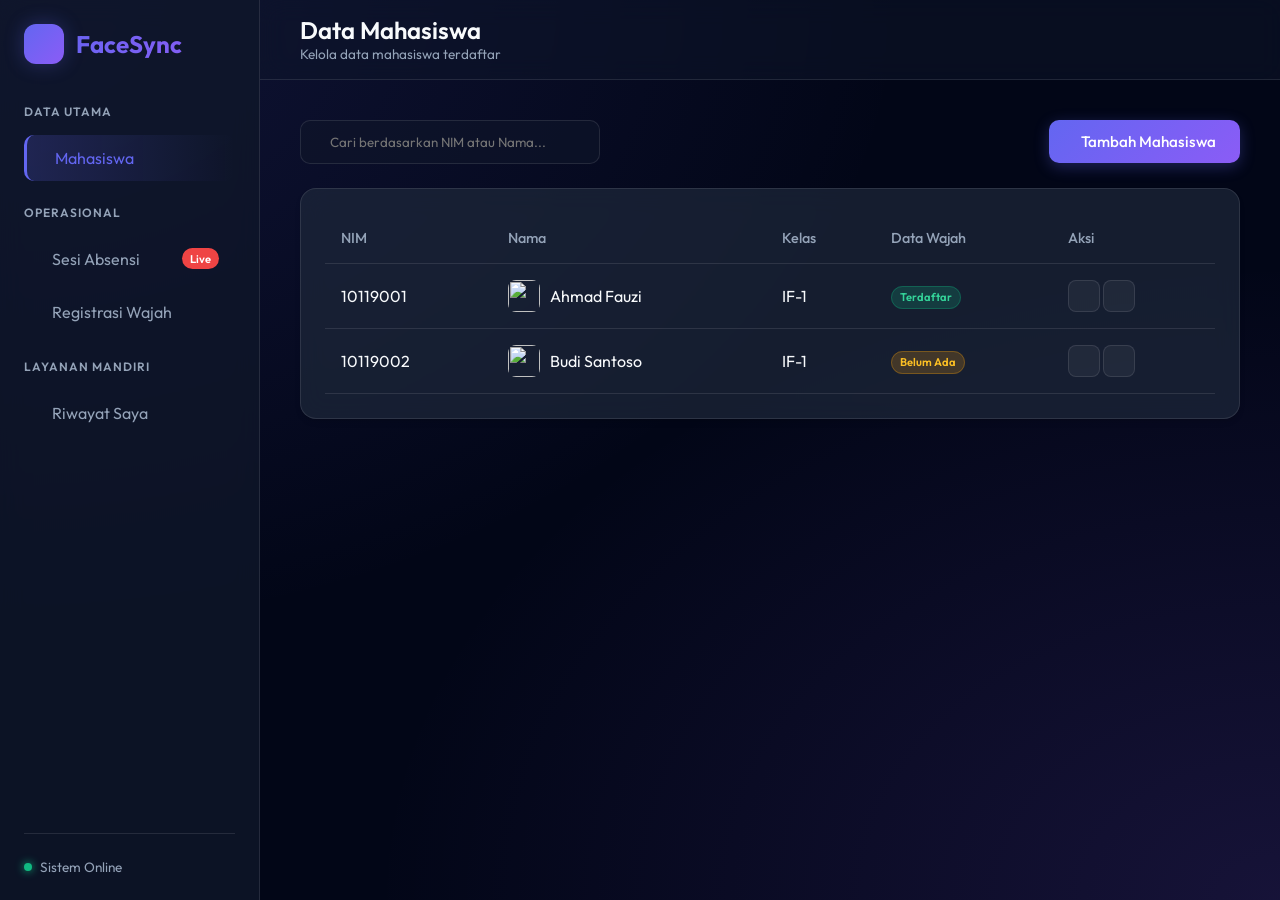
==== index.html @ 9e082149 "Initial frontend mockup with single flow" ====
<!DOCTYPE html>
<html lang="id">
<head>
    <meta charset="UTF-8">
    <meta name="viewport" content="width=device-width, initial-scale=1.0">
    <meta name="description" content="FaceSync - Sistem Absensi Pintar berbasis Pengenalan Wajah">
    <title>FaceSync - Absensi Pintar</title>
    
    <!-- Modern Typography -->
    <link rel="preconnect" href="https://fonts.googleapis.com">
    <link rel="preconnect" href="https://fonts.gstatic.com" crossorigin>
    <link href="https://fonts.googleapis.com/css2?family=Outfit:wght@300;400;500;600;700&display=swap" rel="stylesheet">
    
    <!-- Icons -->
    <link href="https://cdn.jsdelivr.net/npm/remixicon@3.5.0/fonts/remixicon.css" rel="stylesheet">
    
    <!-- Custom Styles -->
    <link rel="stylesheet" href="css/styles.css">
</head>
<body>
    <div class="app-container">
        <!-- Sidebar Navigation -->
        <aside class="sidebar">
            <div class="logo">
                <div class="logo-icon">
                    <i class="ri-focus-3-line"></i>
                </div>
                <span>FaceSync</span>
            </div>
            
            <nav class="nav-menu">
                <div class="nav-label">Data Utama</div>
                <button class="nav-item active" data-target="students">
                    <i class="ri-group-line"></i>
                    <span>Mahasiswa</span>
                </button>
                
                <div class="nav-label mt-4">Operasional</div>
                <button class="nav-item" data-target="live-attendance">
                    <i class="ri-camera-lens-line"></i>
                    <span>Sesi Absensi</span>
                    <span class="badge pulse">Live</span>
                </button>
                <button class="nav-item" data-target="face-registration">
                    <i class="ri-user-add-line"></i>
                    <span>Registrasi Wajah</span>
                </button>
                
                <div class="nav-label mt-4">Layanan Mandiri</div>
                <button class="nav-item" data-target="student-history">
                    <i class="ri-history-line"></i>
                    <span>Riwayat Saya</span>
                </button>
            </nav>
            
            <div class="sidebar-footer">
                <div class="system-status">
                    <div class="status-indicator"></div>
                    <span>Sistem Online</span>
                </div>
            </div>
        </aside>

        <!-- Main Content Area -->
        <main class="main-content">
            <!-- Top Header -->
            <header class="topbar">
                <div class="page-title">
                    <h1 id="current-page-title">Data Mahasiswa</h1>
                    <p class="subtitle" id="current-page-subtitle">Kelola data mahasiswa terdaftar</p>
                </div>
                
                <div class="header-actions">
                    <!-- Bagian profil dosen dihapus karena aplikasi menggunakan satu alur terpadu -->
                </div>
            </header>

            <!-- Views Container -->
            <div class="views-container">
                
                <!-- 1. Students View (Now Default) -->
                <div id="students" class="view active">
                    <div class="view-header-actions">
                        <div class="search-bar glass-input">
                            <i class="ri-search-line"></i>
                            <input type="text" placeholder="Cari berdasarkan NIM atau Nama...">
                        </div>
                        <button class="btn btn-primary" onclick="app.navigateTo('face-registration')">
                            <i class="ri-user-add-line"></i> Tambah Mahasiswa
                        </button>
                    </div>
                    
                    <div class="table-container glass-card">
                        <table class="data-table">
                            <thead>
                                <tr>
                                    <th>NIM</th>
                                    <th>Nama</th>
                                    <th>Kelas</th>
                                    <th>Data Wajah</th>
                                    <th>Aksi</th>
                                </tr>
                            </thead>
                            <tbody>
                                <tr>
                                    <td>10119001</td>
                                    <td>
                                        <div class="student-name-cell">
                                            <img src="https://ui-avatars.com/api/?name=Ahmad+Fauzi&background=random" class="avatar-small">
                                            <span>Ahmad Fauzi</span>
                                        </div>
                                    </td>
                                    <td>IF-1</td>
                                    <td><span class="badge badge-success"><i class="ri-check-line"></i> Terdaftar</span></td>
                                    <td>
                                        <button class="icon-btn-small" title="Edit"><i class="ri-edit-line"></i></button>
                                        <button class="icon-btn-small danger" title="Hapus"><i class="ri-delete-bin-line"></i></button>
                                    </td>
                                </tr>
                                <tr>
                                    <td>10119002</td>
                                    <td>
                                        <div class="student-name-cell">
                                            <img src="https://ui-avatars.com/api/?name=Budi+Santoso&background=random" class="avatar-small">
                                            <span>Budi Santoso</span>
                                        </div>
                                    </td>
                                    <td>IF-1</td>
                                    <td><span class="badge badge-warning"><i class="ri-error-warning-line"></i> Belum Ada</span></td>
                                    <td>
                                        <button class="icon-btn-small" title="Edit"><i class="ri-edit-line"></i></button>
                                        <button class="icon-btn-small danger" title="Hapus"><i class="ri-delete-bin-line"></i></button>
                                    </td>
                                </tr>
                            </tbody>
                        </table>
                    </div>
                </div>

                <!-- 2. Live Attendance View -->
                <div id="live-attendance" class="view">
                    <div class="live-attendance-container">
                        <div class="camera-section glass-card">
                            <div class="camera-header">
                                <h2>Sesi Absensi Aktif</h2>
                                <div class="camera-status live">
                                    <span class="dot"></span> Deteksi Langsung
                                </div>
                            </div>
                            
                            <div class="camera-viewfinder" id="camera-viewfinder">
                                <video id="webcam-feed" autoplay playsinline></video>
                                <div class="scanning-overlay">
                                    <div class="scan-line"></div>
                                    <div class="corners">
                                        <span class="tl"></span><span class="tr"></span>
                                        <span class="bl"></span><span class="br"></span>
                                    </div>
                                </div>
                                <div class="camera-placeholder" id="camera-placeholder">
                                    <i class="ri-camera-off-line"></i>
                                    <p>Kamera sedang mati</p>
                                    <button class="btn btn-primary mt-3" id="btn-start-camera">
                                        <i class="ri-play-line"></i> Nyalakan Kamera
                                    </button>
                                </div>
                            </div>
                            
                            <div class="camera-controls">
                                <button class="btn btn-danger btn-block" id="btn-stop-session">
                                    <i class="ri-stop-circle-line"></i> Akhiri Sesi
                                </button>
                            </div>
                        </div>
                        
                        <div class="recognition-log glass-card">
                            <div class="card-header">
                                <h2>Deteksi Terakhir</h2>
                                <span class="badge badge-primary" id="present-count">0 Hadir</span>
                            </div>
                            
                            <div class="log-list" id="recognition-log-list">
                                <!-- Log items will be added here -->
                                <div class="log-item empty-state">
                                    <i class="ri-scan-2-line"></i>
                                    <p>Menunggu deteksi wajah...</p>
                                </div>
                            </div>
                        </div>
                    </div>
                </div>

                <!-- 3. Face Registration View -->
                <div id="face-registration" class="view">
                    <div class="registration-layout">
                        <div class="registration-form glass-card">
                            <h2>Informasi Mahasiswa</h2>
                            <p class="text-muted mb-4">Masukkan detail mahasiswa sebelum mengambil data wajah.</p>
                            
                            <div class="form-group">
                                <label for="reg-nim">NIM</label>
                                <input type="text" id="reg-nim" class="glass-input-field" placeholder="Masukkan NIM">
                            </div>
                            
                            <div class="form-group">
                                <label for="reg-name">Nama Lengkap</label>
                                <input type="text" id="reg-name" class="glass-input-field" placeholder="Masukkan nama lengkap">
                            </div>
                            
                            <div class="form-group">
                                <label for="reg-class">Kelas/Grup</label>
                                <input type="text" id="reg-class" class="glass-input-field" placeholder="mis., IF-1">
                            </div>
                            
                            <div class="form-actions mt-4">
                                <button class="btn btn-outline" onclick="app.navigateTo('students')">Batal</button>
                                <button class="btn btn-primary" id="btn-proceed-capture">Lanjut Ambil Foto <i class="ri-arrow-right-line"></i></button>
                            </div>
                        </div>
                        
                        <div class="registration-capture glass-card disabled" id="reg-capture-section">
                            <h2>Pengambilan Wajah</h2>
                            <p class="text-muted mb-4">Ambil 3-5 foto untuk pengenalan yang akurat.</p>
                            
                            <div class="capture-viewfinder">
                                <video id="reg-webcam" autoplay playsinline></video>
                                <div class="camera-placeholder" id="reg-camera-placeholder">
                                    <i class="ri-camera-off-line"></i>
                                    <p>Isi form untuk mengaktifkan kamera</p>
                                </div>
                            </div>
                            
                            <div class="capture-progress">
                                <span>Foto Diambil:</span>
                                <div class="progress-bar-container">
                                    <div class="progress-bar" style="width: 0%" id="capture-progress-bar"></div>
                                </div>
                                <span id="capture-count">0/5</span>
                            </div>
                            
                            <button class="btn btn-primary btn-block" id="btn-capture-photo" disabled>
                                <i class="ri-camera-lens-line"></i> Ambil Foto
                            </button>
                            
                            <button class="btn btn-success btn-block mt-3" id="btn-save-registration" style="display: none;">
                                <i class="ri-save-line"></i> Simpan Data Wajah
                            </button>
                        </div>
                    </div>
                </div>

                <!-- 4. Student History View -->
                <div id="student-history" class="view">
                    <div class="history-search-container glass-card mb-4">
                        <div class="history-search">
                            <div class="search-icon-large">
                                <i class="ri-user-search-line"></i>
                            </div>
                            <div class="search-content">
                                <h2>Cek Absensi Anda</h2>
                                <p>Masukkan NIM Anda untuk melihat riwayat kehadiran Anda.</p>
                                <div class="search-input-group mt-3">
                                    <input type="text" id="history-nim" class="glass-input-field" placeholder="Masukkan NIM (mis., 10119001)">
                                    <button class="btn btn-primary" id="btn-check-history">Cek Riwayat</button>
                                </div>
                            </div>
                        </div>
                    </div>
                    
                    <div class="history-results glass-card" id="history-results" style="display: none;">
                        <div class="student-profile-header">
                            <img src="https://ui-avatars.com/api/?name=Ahmad+Fauzi&background=6366f1&color=fff&size=80" alt="Student">
                            <div class="profile-info">
                                <h2>Ahmad Fauzi</h2>
                                <p>NIM: 10119001 | Kelas: IF-1</p>
                            </div>
                            <div class="attendance-summary">
                                <div class="summary-item">
                                    <span class="label">Total Sesi Diikuti</span>
                                    <span class="value">14</span>
                                </div>
                                <div class="summary-item">
                                    <span class="label">Hadir</span>
                                    <span class="value text-success">12</span>
                                </div>
                                <div class="summary-item">
                                    <span class="label">Persentase</span>
                                    <span class="value">85.7%</span>
                                </div>
                            </div>
                        </div>
                        
                        <h3 class="mt-4 mb-3">Catatan Kehadiran</h3>
                        <div class="table-container">
                            <table class="data-table">
                                <thead>
                                    <tr>
                                        <th>Tanggal</th>
                                        <th>Waktu Tercatat</th>
                                        <th>Status</th>
                                        <th>Metode</th>
                                    </tr>
                                </thead>
                                <tbody>
                                    <tr>
                                        <td>28 Sep 2026</td>
                                        <td>10:05 WIB</td>
                                        <td><span class="badge badge-success">Hadir</span></td>
                                        <td>Pengenalan Wajah</td>
                                    </tr>
                                    <tr>
                                        <td>21 Sep 2026</td>
                                        <td>-</td>
                                        <td><span class="badge badge-danger">Alpa</span></td>
                                        <td>-</td>
                                    </tr>
                                    <tr>
                                        <td>14 Sep 2026</td>
                                        <td>10:02 WIB</td>
                                        <td><span class="badge badge-success">Hadir</span></td>
                                        <td>Pengenalan Wajah</td>
                                    </tr>
                                </tbody>
                            </table>
                        </div>
                    </div>
                </div>

            </div>
        </main>
    </div>

    <!-- Notification Toast -->
    <div class="toast-container" id="toast-container"></div>

    <script src="js/app.js"></script>
</body>
</html>
---- css/styles.css ----
:root {
    /* Color Palette */
    --bg-dark: #0f172a;
    --bg-darker: #020617;
    --bg-card: rgba(30, 41, 59, 0.7);
    --primary: #6366f1;
    --primary-hover: #4f46e5;
    --secondary: #8b5cf6;
    --success: #10b981;
    --danger: #ef4444;
    --warning: #f59e0b;
    --text-main: #f8fafc;
    --text-muted: #94a3b8;
    --border: rgba(255, 255, 255, 0.1);
    
    /* Effects */
    --glass-blur: blur(12px);
    --shadow-soft: 0 4px 6px -1px rgba(0, 0, 0, 0.1), 0 2px 4px -1px rgba(0, 0, 0, 0.06);
    --shadow-glow: 0 0 20px rgba(99, 102, 241, 0.3);
    
    /* Layout */
    --sidebar-width: 260px;
    --header-height: 80px;
}

* {
    margin: 0;
    padding: 0;
    box-sizing: border-box;
}

body {
    font-family: 'Outfit', sans-serif;
    background-color: var(--bg-darker);
    background-image: 
        radial-gradient(at 0% 0%, rgba(99, 102, 241, 0.15) 0px, transparent 50%),
        radial-gradient(at 100% 100%, rgba(139, 92, 246, 0.15) 0px, transparent 50%);
    background-attachment: fixed;
    color: var(--text-main);
    min-height: 100vh;
    overflow-x: hidden;
}

/* Typography */
h1, h2, h3, h4 {
    font-weight: 600;
    line-height: 1.2;
}

.text-muted { color: var(--text-muted); }
.text-success { color: var(--success); }

/* Layout */
.app-container {
    display: flex;
    height: 100vh;
}

/* Sidebar */
.sidebar {
    width: var(--sidebar-width);
    background: rgba(15, 23, 42, 0.8);
    backdrop-filter: var(--glass-blur);
    border-right: 1px solid var(--border);
    display: flex;
    flex-direction: column;
    padding: 1.5rem;
    z-index: 10;
}

.logo {
    display: flex;
    align-items: center;
    gap: 12px;
    font-size: 1.5rem;
    font-weight: 700;
    margin-bottom: 2.5rem;
    background: linear-gradient(to right, var(--primary), var(--secondary));
    -webkit-background-clip: text;
    -webkit-text-fill-color: transparent;
}

.logo-icon {
    background: linear-gradient(135deg, var(--primary), var(--secondary));
    width: 40px;
    height: 40px;
    border-radius: 12px;
    display: flex;
    align-items: center;
    justify-content: center;
    color: white;
    -webkit-text-fill-color: white;
    box-shadow: var(--shadow-glow);
}

.nav-menu {
    display: flex;
    flex-direction: column;
    gap: 0.5rem;
    flex-grow: 1;
}

.nav-label {
    font-size: 0.75rem;
    text-transform: uppercase;
    letter-spacing: 1px;
    color: var(--text-muted);
    font-weight: 600;
    margin-bottom: 0.5rem;
}

.mt-4 { margin-top: 1rem; }
.mb-4 { margin-bottom: 1rem; }
.mt-3 { margin-top: 0.75rem; }
.mb-3 { margin-bottom: 0.75rem; }

.nav-item {
    display: flex;
    align-items: center;
    gap: 12px;
    padding: 0.8rem 1rem;
    background: transparent;
    border: none;
    border-radius: 10px;
    color: var(--text-muted);
    font-size: 1rem;
    font-family: inherit;
    cursor: pointer;
    transition: all 0.3s ease;
    text-align: left;
    position: relative;
}

.nav-item i {
    font-size: 1.25rem;
}

.nav-item:hover {
    background: rgba(255, 255, 255, 0.05);
    color: var(--text-main);
}

.nav-item.active {
    background: linear-gradient(to right, rgba(99, 102, 241, 0.2), transparent);
    color: var(--primary);
    border-left: 3px solid var(--primary);
}

.nav-item.active i {
    color: var(--primary);
}

.badge {
    padding: 0.2rem 0.5rem;
    border-radius: 20px;
    font-size: 0.7rem;
    font-weight: 600;
    margin-left: auto;
}

.badge-primary { background: rgba(99, 102, 241, 0.2); color: #818cf8; border: 1px solid rgba(99, 102, 241, 0.3); }
.badge-success { background: rgba(16, 185, 129, 0.2); color: #34d399; border: 1px solid rgba(16, 185, 129, 0.3); }
.badge-warning { background: rgba(245, 158, 11, 0.2); color: #fbbf24; border: 1px solid rgba(245, 158, 11, 0.3); }
.badge-danger { background: rgba(239, 68, 68, 0.2); color: #f87171; border: 1px solid rgba(239, 68, 68, 0.3); }
.badge-neutral { background: rgba(148, 163, 184, 0.2); color: #cbd5e1; border: 1px solid rgba(148, 163, 184, 0.3); }

.pulse {
    background: var(--danger);
    color: white;
    animation: pulse 2s infinite;
}

@keyframes pulse {
    0% { box-shadow: 0 0 0 0 rgba(239, 68, 68, 0.7); }
    70% { box-shadow: 0 0 0 10px rgba(239, 68, 68, 0); }
    100% { box-shadow: 0 0 0 0 rgba(239, 68, 68, 0); }
}

.sidebar-footer {
    padding-top: 1.5rem;
    border-top: 1px solid var(--border);
}

.system-status {
    display: flex;
    align-items: center;
    gap: 8px;
    font-size: 0.85rem;
    color: var(--text-muted);
}

.status-indicator {
    width: 8px;
    height: 8px;
    border-radius: 50%;
    background: var(--success);
    box-shadow: 0 0 8px var(--success);
}

/* Main Content */
.main-content {
    flex: 1;
    display: flex;
    flex-direction: column;
    overflow-y: auto;
}

/* Topbar */
.topbar {
    height: var(--header-height);
    display: flex;
    justify-content: space-between;
    align-items: center;
    padding: 0 2.5rem;
    background: rgba(15, 23, 42, 0.5);
    backdrop-filter: var(--glass-blur);
    border-bottom: 1px solid var(--border);
    position: sticky;
    top: 0;
    z-index: 5;
}

.page-title h1 {
    font-size: 1.5rem;
    font-weight: 600;
}

.page-title p {
    font-size: 0.85rem;
    color: var(--text-muted);
}

.header-actions {
    display: flex;
    align-items: center;
    gap: 1.5rem;
}

.icon-btn {
    background: transparent;
    border: 1px solid var(--border);
    color: var(--text-muted);
    width: 40px;
    height: 40px;
    border-radius: 50%;
    display: flex;
    align-items: center;
    justify-content: center;
    cursor: pointer;
    position: relative;
    transition: all 0.3s ease;
}

.icon-btn:hover {
    background: rgba(255, 255, 255, 0.1);
    color: var(--text-main);
}

.notification-dot {
    position: absolute;
    top: 10px;
    right: 12px;
    width: 6px;
    height: 6px;
    background: var(--danger);
    border-radius: 50%;
}

.user-profile {
    display: flex;
    align-items: center;
    gap: 12px;
    cursor: pointer;
    padding: 0.5rem;
    border-radius: 12px;
    transition: all 0.3s ease;
}

.user-profile:hover {
    background: rgba(255, 255, 255, 0.05);
}

.avatar img {
    width: 40px;
    height: 40px;
    border-radius: 10px;
    object-fit: cover;
}

.avatar-small {
    width: 32px;
    height: 32px;
    border-radius: 8px;
}

.user-info {
    display: flex;
    flex-direction: column;
}

.user-name {
    font-weight: 600;
    font-size: 0.95rem;
}

.user-role {
    font-size: 0.75rem;
    color: var(--text-muted);
}

.chevron {
    color: var(--text-muted);
}

/* Views */
.views-container {
    padding: 2.5rem;
    flex: 1;
}

.view {
    display: none;
    animation: fadeIn 0.4s ease forwards;
}

.view.active {
    display: block;
}

@keyframes fadeIn {
    from { opacity: 0; transform: translateY(10px); }
    to { opacity: 1; transform: translateY(0); }
}

/* Shared Components */
.glass-card {
    background: var(--bg-card);
    backdrop-filter: var(--glass-blur);
    border: 1px solid var(--border);
    border-radius: 16px;
    padding: 1.5rem;
    box-shadow: var(--shadow-soft);
}

.btn {
    display: inline-flex;
    align-items: center;
    justify-content: center;
    gap: 8px;
    padding: 0.75rem 1.5rem;
    border-radius: 10px;
    font-family: inherit;
    font-weight: 500;
    font-size: 0.95rem;
    cursor: pointer;
    transition: all 0.3s ease;
    border: none;
}

.btn-primary {
    background: linear-gradient(135deg, var(--primary), var(--secondary));
    color: white;
    box-shadow: 0 4px 15px rgba(99, 102, 241, 0.3);
}

.btn-primary:hover {
    box-shadow: 0 6px 20px rgba(99, 102, 241, 0.5);
    transform: translateY(-2px);
}

.btn-success {
    background: var(--success);
    color: white;
}

.btn-success:hover {
    background: #059669;
}

.btn-danger {
    background: rgba(239, 68, 68, 0.1);
    color: var(--danger);
    border: 1px solid rgba(239, 68, 68, 0.3);
}

.btn-danger:hover {
    background: var(--danger);
    color: white;
}

.btn-outline {
    background: transparent;
    border: 1px solid var(--border);
    color: var(--text-main);
}

.btn-outline:hover {
    background: rgba(255, 255, 255, 0.05);
}

.btn-block {
    width: 100%;
}

.btn-text {
    background: transparent;
    border: none;
    color: var(--primary);
    font-weight: 500;
    cursor: pointer;
}

.btn-text:hover {
    text-decoration: underline;
}

.icon-btn-small {
    background: rgba(255,255,255,0.05);
    border: 1px solid var(--border);
    color: var(--text-main);
    width: 32px;
    height: 32px;
    border-radius: 8px;
    display: inline-flex;
    align-items: center;
    justify-content: center;
    cursor: pointer;
    transition: all 0.2s;
}

.icon-btn-small:hover {
    background: var(--primary);
    border-color: var(--primary);
}

.icon-btn-small.danger:hover {
    background: var(--danger);
    border-color: var(--danger);
}

.glass-input {
    background: rgba(15, 23, 42, 0.6);
    border: 1px solid var(--border);
    border-radius: 10px;
    display: flex;
    align-items: center;
    padding: 0 1rem;
    transition: all 0.3s;
}

.glass-input:focus-within {
    border-color: var(--primary);
    box-shadow: 0 0 0 2px rgba(99, 102, 241, 0.2);
}

.glass-input i {
    color: var(--text-muted);
}

.glass-input input {
    background: transparent;
    border: none;
    color: var(--text-main);
    padding: 0.8rem;
    font-family: inherit;
    width: 100%;
    outline: none;
}

.glass-input-field {
    background: rgba(15, 23, 42, 0.6);
    border: 1px solid var(--border);
    border-radius: 10px;
    color: var(--text-main);
    padding: 0.8rem 1rem;
    font-family: inherit;
    width: 100%;
    outline: none;
    transition: all 0.3s;
}

.glass-input-field:focus {
    border-color: var(--primary);
    box-shadow: 0 0 0 2px rgba(99, 102, 241, 0.2);
}

.form-group {
    margin-bottom: 1.2rem;
}

.form-group label {
    display: block;
    margin-bottom: 0.5rem;
    font-size: 0.9rem;
    color: var(--text-muted);
}

/* Dashboard Grid */
.stats-grid {
    display: grid;
    grid-template-columns: repeat(3, 1fr);
    gap: 1.5rem;
    margin-bottom: 2rem;
}

.stat-card {
    display: flex;
    align-items: center;
    gap: 1.5rem;
    padding: 1.5rem;
}

.stat-icon {
    width: 60px;
    height: 60px;
    border-radius: 16px;
    display: flex;
    align-items: center;
    justify-content: center;
    font-size: 1.8rem;
}

.stat-icon.purple { background: rgba(139, 92, 246, 0.15); color: #a78bfa; }
.stat-icon.emerald { background: rgba(16, 185, 129, 0.15); color: #34d399; }
.stat-icon.blue { background: rgba(56, 189, 248, 0.15); color: #7dd3fc; }

.stat-details h3 {
    font-size: 0.9rem;
    color: var(--text-muted);
    font-weight: 500;
    margin-bottom: 0.2rem;
}

.stat-number {
    font-size: 1.8rem;
    font-weight: 700;
    margin-bottom: 0.3rem;
}

.stat-trend {
    font-size: 0.8rem;
    display: flex;
    align-items: center;
    gap: 4px;
}

.stat-trend.positive { color: var(--success); }
.stat-trend.neutral { color: var(--text-muted); }

.dashboard-content-grid {
    display: grid;
    grid-template-columns: 2fr 1fr;
    gap: 1.5rem;
}

.card-header {
    display: flex;
    justify-content: space-between;
    align-items: center;
    margin-bottom: 1.5rem;
}

.card-header h2 {
    font-size: 1.2rem;
}

.session-list {
    display: flex;
    flex-direction: column;
    gap: 1rem;
}

.session-item {
    display: flex;
    align-items: center;
    background: rgba(255, 255, 255, 0.02);
    border: 1px solid var(--border);
    border-radius: 12px;
    padding: 1rem;
    transition: all 0.3s;
}

.session-item:hover {
    background: rgba(255, 255, 255, 0.05);
    border-color: rgba(99, 102, 241, 0.3);
}

.session-date {
    display: flex;
    flex-direction: column;
    align-items: center;
    justify-content: center;
    background: rgba(99, 102, 241, 0.1);
    color: var(--primary);
    width: 50px;
    height: 50px;
    border-radius: 10px;
    margin-right: 1rem;
}

.session-date .day { font-size: 1.2rem; font-weight: 700; line-height: 1; }
.session-date .month { font-size: 0.7rem; text-transform: uppercase; }

.session-info { flex: 1; }
.session-info h4 { font-size: 1rem; margin-bottom: 0.2rem; }
.session-info p { font-size: 0.8rem; color: var(--text-muted); }

.session-status {
    font-size: 0.8rem;
    padding: 0.2rem 0.6rem;
    border-radius: 20px;
    margin-right: 1rem;
}
.session-status.closed { background: rgba(255,255,255,0.05); color: var(--text-muted); }

.session-attendance {
    font-weight: 600;
    font-size: 1.1rem;
}

.actions-grid {
    display: grid;
    grid-template-columns: 1fr 1fr;
    gap: 1rem;
}

.action-btn {
    display: flex;
    flex-direction: column;
    align-items: center;
    justify-content: center;
    gap: 10px;
    background: rgba(255, 255, 255, 0.02);
    border: 1px solid var(--border);
    border-radius: 12px;
    padding: 1.5rem 1rem;
    color: var(--text-main);
    font-family: inherit;
    cursor: pointer;
    transition: all 0.3s;
}

.action-btn i {
    font-size: 1.8rem;
    color: var(--primary);
}

.action-btn:hover {
    background: rgba(99, 102, 241, 0.1);
    border-color: rgba(99, 102, 241, 0.3);
    transform: translateY(-2px);
}

/* Tables */
.view-header-actions {
    display: flex;
    justify-content: space-between;
    align-items: center;
    margin-bottom: 1.5rem;
}

.view-header-actions .search-bar {
    width: 300px;
}

.table-container {
    overflow-x: auto;
}

.data-table {
    width: 100%;
    border-collapse: collapse;
}

.data-table th, .data-table td {
    padding: 1rem;
    text-align: left;
    border-bottom: 1px solid var(--border);
}

.data-table th {
    color: var(--text-muted);
    font-weight: 500;
    font-size: 0.9rem;
}

.data-table tbody tr:hover {
    background: rgba(255, 255, 255, 0.02);
}

.student-name-cell {
    display: flex;
    align-items: center;
    gap: 10px;
}

/* Live Attendance View */
.live-attendance-container {
    display: grid;
    grid-template-columns: 2fr 1fr;
    gap: 1.5rem;
    height: calc(100vh - var(--header-height) - 5rem);
}

.camera-section {
    display: flex;
    flex-direction: column;
}

.camera-header {
    display: flex;
    justify-content: space-between;
    align-items: center;
    margin-bottom: 1rem;
}

.camera-status {
    display: flex;
    align-items: center;
    gap: 8px;
    font-size: 0.85rem;
    font-weight: 600;
    background: rgba(255, 255, 255, 0.05);
    padding: 0.3rem 0.8rem;
    border-radius: 20px;
}

.camera-status.live {
    color: var(--success);
    background: rgba(16, 185, 129, 0.1);
    border: 1px solid rgba(16, 185, 129, 0.3);
}

.camera-status.live .dot {
    width: 8px;
    height: 8px;
    background: var(--success);
    border-radius: 50%;
    animation: blink 1s infinite;
}

@keyframes blink {
    0%, 100% { opacity: 1; }
    50% { opacity: 0.3; }
}

.camera-viewfinder {
    flex: 1;
    background: #000;
    border-radius: 12px;
    position: relative;
    overflow: hidden;
    margin-bottom: 1.5rem;
    display: flex;
    align-items: center;
    justify-content: center;
}

#webcam-feed {
    width: 100%;
    height: 100%;
    object-fit: cover;
    display: none;
}

.scanning-overlay {
    position: absolute;
    top: 0;
    left: 0;
    right: 0;
    bottom: 0;
    pointer-events: none;
    display: none;
}

.scan-line {
    width: 100%;
    height: 2px;
    background: var(--success);
    box-shadow: 0 0 10px var(--success);
    position: absolute;
    animation: scan 3s linear infinite;
}

@keyframes scan {
    0% { top: 0; opacity: 0; }
    10% { opacity: 1; }
    90% { opacity: 1; }
    100% { top: 100%; opacity: 0; }
}

.corners span {
    position: absolute;
    width: 30px;
    height: 30px;
    border: 3px solid rgba(255, 255, 255, 0.5);
    border-radius: 4px;
}

.corners .tl { top: 10%; left: 10%; border-right: none; border-bottom: none; }
.corners .tr { top: 10%; right: 10%; border-left: none; border-bottom: none; }
.corners .bl { bottom: 10%; left: 10%; border-right: none; border-top: none; }
.corners .br { bottom: 10%; right: 10%; border-left: none; border-top: none; }

.camera-placeholder {
    display: flex;
    flex-direction: column;
    align-items: center;
    color: var(--text-muted);
}

.camera-placeholder i {
    font-size: 3rem;
    margin-bottom: 1rem;
    opacity: 0.5;
}

.recognition-log {
    display: flex;
    flex-direction: column;
    overflow: hidden;
}

.log-list {
    flex: 1;
    overflow-y: auto;
    display: flex;
    flex-direction: column;
    gap: 0.8rem;
    padding-right: 0.5rem;
}

.log-list::-webkit-scrollbar { width: 4px; }
.log-list::-webkit-scrollbar-thumb { background: rgba(255,255,255,0.2); border-radius: 4px; }

.log-item {
    display: flex;
    align-items: center;
    gap: 12px;
    background: rgba(255,255,255,0.03);
    padding: 0.8rem;
    border-radius: 10px;
    border-left: 3px solid var(--success);
    animation: slideIn 0.3s ease;
}

@keyframes slideIn {
    from { opacity: 0; transform: translateX(20px); }
    to { opacity: 1; transform: translateX(0); }
}

.log-item.empty-state {
    flex-direction: column;
    border: 1px dashed var(--border);
    justify-content: center;
    height: 150px;
    color: var(--text-muted);
    background: transparent;
}

.log-info { flex: 1; }
.log-name { font-weight: 600; font-size: 0.9rem; }
.log-nim { font-size: 0.75rem; color: var(--text-muted); }
.log-time { font-size: 0.75rem; color: var(--text-muted); }

/* Face Registration View */
.registration-layout {
    display: grid;
    grid-template-columns: 1fr 1fr;
    gap: 2rem;
    max-width: 1000px;
    margin: 0 auto;
}

.capture-viewfinder {
    width: 100%;
    aspect-ratio: 4/3;
    background: #000;
    border-radius: 12px;
    position: relative;
    overflow: hidden;
    margin-bottom: 1rem;
    display: flex;
    align-items: center;
    justify-content: center;
}

#reg-webcam {
    width: 100%;
    height: 100%;
    object-fit: cover;
    display: none;
}

.registration-capture.disabled {
    opacity: 0.5;
    pointer-events: none;
}

.capture-progress {
    display: flex;
    align-items: center;
    gap: 10px;
    margin-bottom: 1.5rem;
    font-size: 0.85rem;
}

.progress-bar-container {
    flex: 1;
    height: 6px;
    background: rgba(255, 255, 255, 0.1);
    border-radius: 3px;
    overflow: hidden;
}

.progress-bar {
    height: 100%;
    background: linear-gradient(to right, var(--primary), var(--secondary));
    transition: width 0.3s ease;
}

/* Student History View */
.history-search {
    display: flex;
    align-items: center;
    gap: 2rem;
    padding: 1rem;
}

.search-icon-large {
    width: 80px;
    height: 80px;
    background: rgba(99, 102, 241, 0.1);
    border-radius: 20px;
    display: flex;
    align-items: center;
    justify-content: center;
    color: var(--primary);
    font-size: 2.5rem;
}

.search-input-group {
    display: flex;
    gap: 1rem;
}

.student-profile-header {
    display: flex;
    align-items: center;
    gap: 1.5rem;
    padding-bottom: 1.5rem;
    border-bottom: 1px solid var(--border);
}

.student-profile-header img {
    border-radius: 16px;
}

.profile-info h2 { margin-bottom: 0.2rem; }
.profile-info p { color: var(--text-muted); }

.attendance-summary {
    display: flex;
    gap: 2rem;
    margin-left: auto;
}

.summary-item {
    display: flex;
    flex-direction: column;
    align-items: center;
}

.summary-item .label { font-size: 0.75rem; color: var(--text-muted); text-transform: uppercase; }
.summary-item .value { font-size: 1.5rem; font-weight: 700; }

/* Toasts */
.toast-container {
    position: fixed;
    bottom: 20px;
    right: 20px;
    display: flex;
    flex-direction: column;
    gap: 10px;
    z-index: 1000;
}

.toast {
    background: var(--bg-card);
    backdrop-filter: var(--glass-blur);
    border: 1px solid var(--border);
    padding: 1rem 1.5rem;
    border-radius: 10px;
    box-shadow: 0 10px 25px rgba(0,0,0,0.2);
    display: flex;
    align-items: center;
    gap: 12px;
    animation: slideUp 0.3s ease forwards;
}

.toast.success { border-left: 4px solid var(--success); }
.toast.error { border-left: 4px solid var(--danger); }
.toast.info { border-left: 4px solid var(--primary); }

.toast i { font-size: 1.2rem; }
.toast.success i { color: var(--success); }
.toast.error i { color: var(--danger); }
.toast.info i { color: var(--primary); }

@keyframes slideUp {
    from { opacity: 0; transform: translateY(20px); }
    to { opacity: 1; transform: translateY(0); }
}
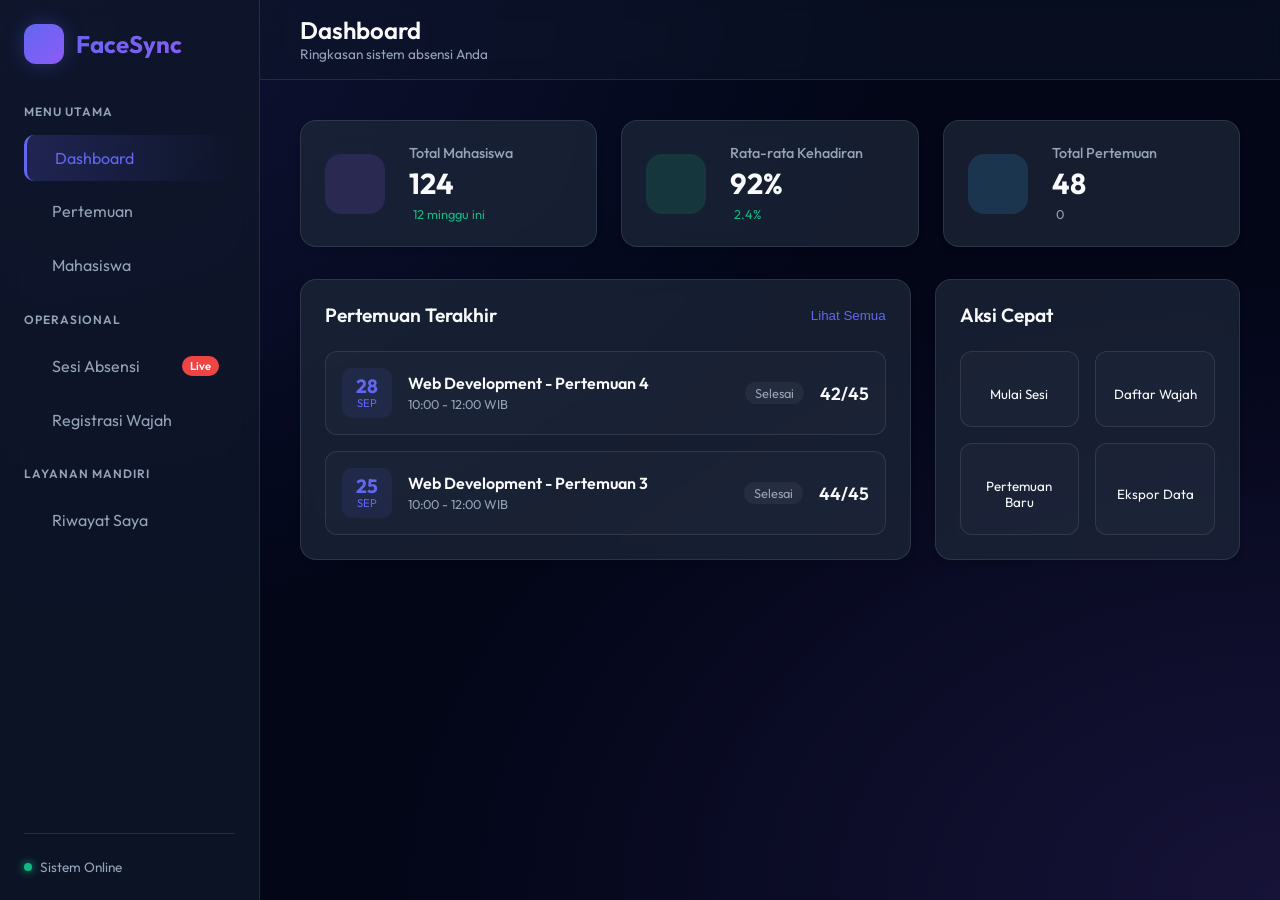
==== commit 310df41b: "penambahan fitur pertemuan dan dashboard" ====
--- a/index.html
+++ b/index.html
@@ -29,8 +29,16 @@
             </div>
             
             <nav class="nav-menu">
-                <div class="nav-label">Data Utama</div>
-                <button class="nav-item active" data-target="students">
+                <div class="nav-label">Menu Utama</div>
+                <button class="nav-item active" data-target="dashboard">
+                    <i class="ri-dashboard-line"></i>
+                    <span>Dashboard</span>
+                </button>
+                <button class="nav-item" data-target="sessions">
+                    <i class="ri-calendar-event-line"></i>
+                    <span>Pertemuan</span>
+                </button>
+                <button class="nav-item" data-target="students">
                     <i class="ri-group-line"></i>
                     <span>Mahasiswa</span>
                 </button>
@@ -66,8 +74,8 @@
             <!-- Top Header -->
             <header class="topbar">
                 <div class="page-title">
-                    <h1 id="current-page-title">Data Mahasiswa</h1>
-                    <p class="subtitle" id="current-page-subtitle">Kelola data mahasiswa terdaftar</p>
+                    <h1 id="current-page-title">Dashboard</h1>
+                    <p class="subtitle" id="current-page-subtitle">Ringkasan sistem absensi Anda</p>
                 </div>
                 
                 <div class="header-actions">
@@ -78,8 +86,156 @@
             <!-- Views Container -->
             <div class="views-container">
                 
-                <!-- 1. Students View (Now Default) -->
-                <div id="students" class="view active">
+                <!-- 1. Dashboard View -->
+                <div id="dashboard" class="view active">
+                    <div class="stats-grid">
+                        <div class="stat-card glass-card">
+                            <div class="stat-icon purple">
+                                <i class="ri-group-line"></i>
+                            </div>
+                            <div class="stat-details">
+                                <h3>Total Mahasiswa</h3>
+                                <p class="stat-number">124</p>
+                                <span class="stat-trend positive"><i class="ri-arrow-up-line"></i> 12 minggu ini</span>
+                            </div>
+                        </div>
+                        <div class="stat-card glass-card">
+                            <div class="stat-icon emerald">
+                                <i class="ri-check-double-line"></i>
+                            </div>
+                            <div class="stat-details">
+                                <h3>Rata-rata Kehadiran</h3>
+                                <p class="stat-number">92%</p>
+                                <span class="stat-trend positive"><i class="ri-arrow-up-line"></i> 2.4%</span>
+                            </div>
+                        </div>
+                        <div class="stat-card glass-card">
+                            <div class="stat-icon blue">
+                                <i class="ri-calendar-check-line"></i>
+                            </div>
+                            <div class="stat-details">
+                                <h3>Total Pertemuan</h3>
+                                <p class="stat-number">48</p>
+                                <span class="stat-trend neutral"><i class="ri-subtract-line"></i> 0</span>
+                            </div>
+                        </div>
+                    </div>
+                    
+                    <div class="dashboard-content-grid">
+                        <div class="recent-sessions glass-card">
+                            <div class="card-header">
+                                <h2>Pertemuan Terakhir</h2>
+                                <button class="btn-text">Lihat Semua</button>
+                            </div>
+                            <div class="session-list">
+                                <!-- Session items -->
+                                <div class="session-item">
+                                    <div class="session-date">
+                                        <span class="day">28</span>
+                                        <span class="month">Sep</span>
+                                    </div>
+                                    <div class="session-info">
+                                        <h4>Web Development - Pertemuan 4</h4>
+                                        <p>10:00 - 12:00 WIB</p>
+                                    </div>
+                                    <div class="session-status closed">Selesai</div>
+                                    <div class="session-attendance">42/45</div>
+                                </div>
+                                <div class="session-item">
+                                    <div class="session-date">
+                                        <span class="day">25</span>
+                                        <span class="month">Sep</span>
+                                    </div>
+                                    <div class="session-info">
+                                        <h4>Web Development - Pertemuan 3</h4>
+                                        <p>10:00 - 12:00 WIB</p>
+                                    </div>
+                                    <div class="session-status closed">Selesai</div>
+                                    <div class="session-attendance">44/45</div>
+                                </div>
+                            </div>
+                        </div>
+                        
+                        <div class="quick-actions glass-card">
+                            <div class="card-header">
+                                <h2>Aksi Cepat</h2>
+                            </div>
+                            <div class="actions-grid">
+                                <button class="action-btn" onclick="app.navigateTo('live-attendance')">
+                                    <i class="ri-play-circle-line"></i>
+                                    <span>Mulai Sesi</span>
+                                </button>
+                                <button class="action-btn" onclick="app.navigateTo('face-registration')">
+                                    <i class="ri-user-add-line"></i>
+                                    <span>Daftar Wajah</span>
+                                </button>
+                                <button class="action-btn" onclick="app.navigateTo('sessions')">
+                                    <i class="ri-add-circle-line"></i>
+                                    <span>Pertemuan Baru</span>
+                                </button>
+                                <button class="action-btn" onclick="app.navigateTo('students')">
+                                    <i class="ri-file-download-line"></i>
+                                    <span>Ekspor Data</span>
+                                </button>
+                            </div>
+                        </div>
+                    </div>
+                </div>
+
+                <!-- 2. Sessions View -->
+                <div id="sessions" class="view">
+                    <div class="view-header-actions">
+                        <div class="search-bar glass-input">
+                            <i class="ri-search-line"></i>
+                            <input type="text" placeholder="Cari pertemuan...">
+                        </div>
+                        <button class="btn btn-primary">
+                            <i class="ri-add-line"></i> Buat Pertemuan
+                        </button>
+                    </div>
+                    
+                    <div class="table-container glass-card">
+                        <table class="data-table">
+                            <thead>
+                                <tr>
+                                    <th>Judul Pertemuan</th>
+                                    <th>Tanggal</th>
+                                    <th>Waktu</th>
+                                    <th>Status</th>
+                                    <th>Kehadiran</th>
+                                    <th>Aksi</th>
+                                </tr>
+                            </thead>
+                            <tbody>
+                                <tr>
+                                    <td>Web Development - Pertemuan 5</td>
+                                    <td>Hari Ini</td>
+                                    <td>10:00 - 12:00</td>
+                                    <td><span class="badge badge-success">Aktif</span></td>
+                                    <td>12/45</td>
+                                    <td>
+                                        <button class="icon-btn-small" title="Lihat"><i class="ri-eye-line"></i></button>
+                                        <button class="icon-btn-small" title="Edit"><i class="ri-edit-line"></i></button>
+                                    </td>
+                                </tr>
+                                <tr>
+                                    <td>Web Development - Pertemuan 4</td>
+                                    <td>28 Sep 2026</td>
+                                    <td>10:00 - 12:00</td>
+                                    <td><span class="badge badge-neutral">Selesai</span></td>
+                                    <td>42/45</td>
+                                    <td>
+                                        <button class="icon-btn-small" title="Lihat"><i class="ri-eye-line"></i></button>
+                                        <button class="icon-btn-small" title="Ekspor"><i class="ri-download-2-line"></i></button>
+                                    </td>
+                                </tr>
+                            </tbody>
+                        </table>
+                    </div>
+                </div>
+
+                <!-- 3. Students View -->
+                <div id="students" class="view">
                     <div class="view-header-actions">
                         <div class="search-bar glass-input">
                             <i class="ri-search-line"></i>
@@ -137,7 +293,7 @@
                     </div>
                 </div>
 
-                <!-- 2. Live Attendance View -->
+                <!-- 4. Live Attendance View -->
                 <div id="live-attendance" class="view">
                     <div class="live-attendance-container">
                         <div class="camera-section glass-card">
@@ -190,7 +346,7 @@
                     </div>
                 </div>
 
-                <!-- 3. Face Registration View -->
+                <!-- 5. Face Registration View -->
                 <div id="face-registration" class="view">
                     <div class="registration-layout">
                         <div class="registration-form glass-card">
@@ -249,7 +405,7 @@
                     </div>
                 </div>
 
-                <!-- 4. Student History View -->
+                <!-- 6. Student History View -->
                 <div id="student-history" class="view">
                     <div class="history-search-container glass-card mb-4">
                         <div class="history-search">
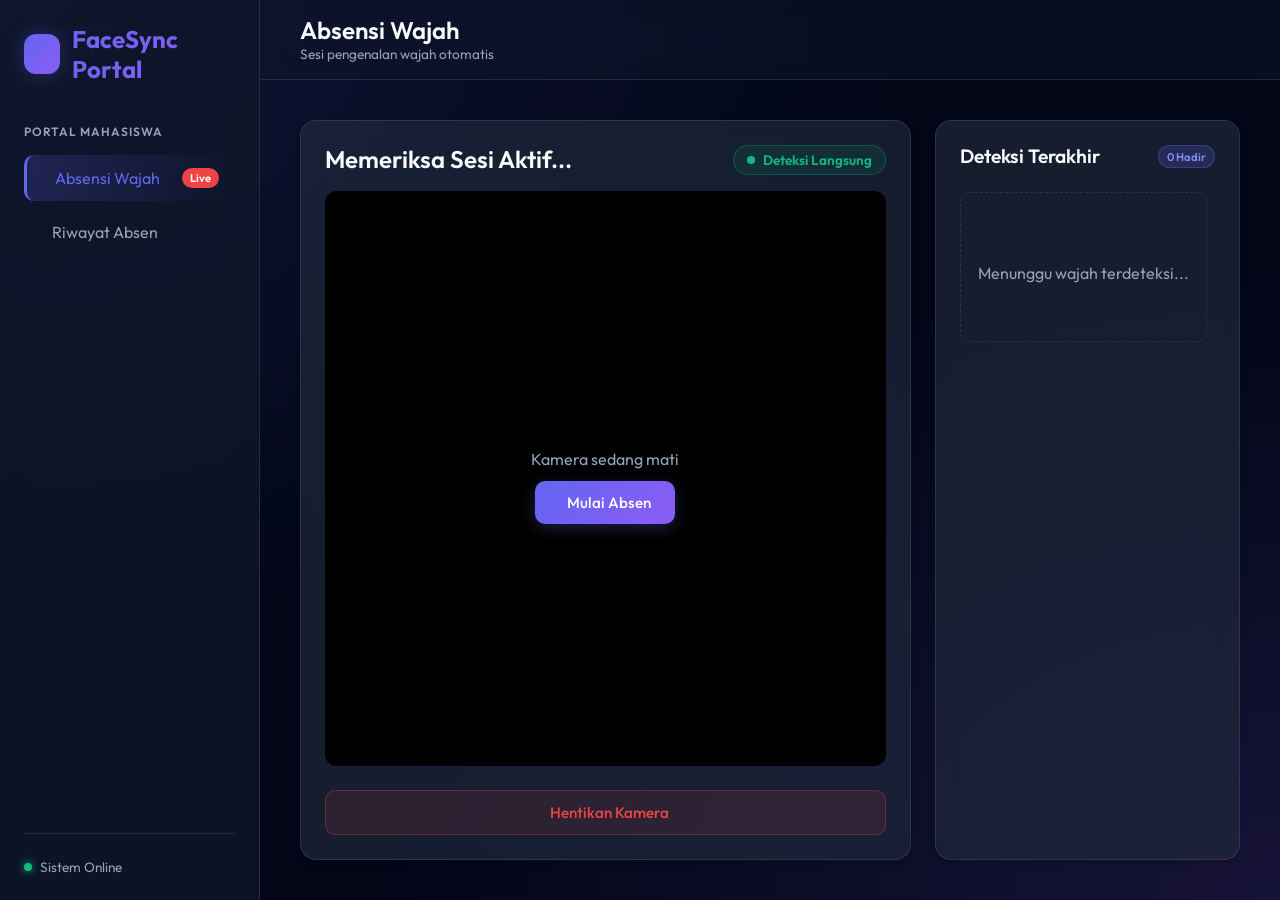
==== commit 38e15fc0: "feat: migrate to PostgreSQL and prepare Dockerfile for Render" ====
--- a/index.html
+++ b/index.html
@@ -3,61 +3,30 @@
 <head>
     <meta charset="UTF-8">
     <meta name="viewport" content="width=device-width, initial-scale=1.0">
-    <meta name="description" content="FaceSync - Sistem Absensi Pintar berbasis Pengenalan Wajah">
-    <title>FaceSync - Absensi Pintar</title>
-    
-    <!-- Modern Typography -->
-    <link rel="preconnect" href="https://fonts.googleapis.com">
-    <link rel="preconnect" href="https://fonts.gstatic.com" crossorigin>
+    <title>FaceSync - Portal Mahasiswa</title>
     <link href="https://fonts.googleapis.com/css2?family=Outfit:wght@300;400;500;600;700&display=swap" rel="stylesheet">
-    
-    <!-- Icons -->
     <link href="https://cdn.jsdelivr.net/npm/remixicon@3.5.0/fonts/remixicon.css" rel="stylesheet">
-    
-    <!-- Custom Styles -->
-    <link rel="stylesheet" href="css/styles.css">
+    <link rel="stylesheet" href="css/styles.css?v=3">
 </head>
 <body>
     <div class="app-container">
         <!-- Sidebar Navigation -->
         <aside class="sidebar">
             <div class="logo">
-                <div class="logo-icon">
-                    <i class="ri-focus-3-line"></i>
-                </div>
-                <span>FaceSync</span>
+                <div class="logo-icon"><i class="ri-focus-3-line"></i></div>
+                <span>FaceSync Portal</span>
             </div>
             
             <nav class="nav-menu">
-                <div class="nav-label">Menu Utama</div>
-                <button class="nav-item active" data-target="dashboard">
-                    <i class="ri-dashboard-line"></i>
-                    <span>Dashboard</span>
-                </button>
-                <button class="nav-item" data-target="sessions">
-                    <i class="ri-calendar-event-line"></i>
-                    <span>Pertemuan</span>
-                </button>
-                <button class="nav-item" data-target="students">
-                    <i class="ri-group-line"></i>
-                    <span>Mahasiswa</span>
-                </button>
-                
-                <div class="nav-label mt-4">Operasional</div>
-                <button class="nav-item" data-target="live-attendance">
+                <div class="nav-label">Portal Mahasiswa</div>
+                <button class="nav-item active" data-target="live-attendance" onclick="app.navigateTo('live-attendance')">
                     <i class="ri-camera-lens-line"></i>
-                    <span>Sesi Absensi</span>
+                    <span>Absensi Wajah</span>
                     <span class="badge pulse">Live</span>
                 </button>
-                <button class="nav-item" data-target="face-registration">
-                    <i class="ri-user-add-line"></i>
-                    <span>Registrasi Wajah</span>
-                </button>
-                
-                <div class="nav-label mt-4">Layanan Mandiri</div>
-                <button class="nav-item" data-target="student-history">
+                <button class="nav-item" data-target="student-history" onclick="app.navigateTo('student-history')">
                     <i class="ri-history-line"></i>
-                    <span>Riwayat Saya</span>
+                    <span>Riwayat Absen</span>
                 </button>
             </nav>
             
@@ -71,237 +40,21 @@
 
         <!-- Main Content Area -->
         <main class="main-content">
-            <!-- Top Header -->
             <header class="topbar">
                 <div class="page-title">
-                    <h1 id="current-page-title">Dashboard</h1>
-                    <p class="subtitle" id="current-page-subtitle">Ringkasan sistem absensi Anda</p>
-                </div>
-                
-                <div class="header-actions">
-                    <!-- Bagian profil dosen dihapus karena aplikasi menggunakan satu alur terpadu -->
+                    <h1 id="current-page-title">Absensi Wajah</h1>
+                    <p class="subtitle" id="current-page-subtitle">Sesi pengenalan wajah otomatis</p>
                 </div>
             </header>
 
-            <!-- Views Container -->
             <div class="views-container">
-                
-                <!-- 1. Dashboard View -->
-                <div id="dashboard" class="view active">
-                    <div class="stats-grid">
-                        <div class="stat-card glass-card">
-                            <div class="stat-icon purple">
-                                <i class="ri-group-line"></i>
-                            </div>
-                            <div class="stat-details">
-                                <h3>Total Mahasiswa</h3>
-                                <p class="stat-number">124</p>
-                                <span class="stat-trend positive"><i class="ri-arrow-up-line"></i> 12 minggu ini</span>
-                            </div>
-                        </div>
-                        <div class="stat-card glass-card">
-                            <div class="stat-icon emerald">
-                                <i class="ri-check-double-line"></i>
-                            </div>
-                            <div class="stat-details">
-                                <h3>Rata-rata Kehadiran</h3>
-                                <p class="stat-number">92%</p>
-                                <span class="stat-trend positive"><i class="ri-arrow-up-line"></i> 2.4%</span>
-                            </div>
-                        </div>
-                        <div class="stat-card glass-card">
-                            <div class="stat-icon blue">
-                                <i class="ri-calendar-check-line"></i>
-                            </div>
-                            <div class="stat-details">
-                                <h3>Total Pertemuan</h3>
-                                <p class="stat-number">48</p>
-                                <span class="stat-trend neutral"><i class="ri-subtract-line"></i> 0</span>
-                            </div>
-                        </div>
-                    </div>
-                    
-                    <div class="dashboard-content-grid">
-                        <div class="recent-sessions glass-card">
-                            <div class="card-header">
-                                <h2>Pertemuan Terakhir</h2>
-                                <button class="btn-text">Lihat Semua</button>
-                            </div>
-                            <div class="session-list">
-                                <!-- Session items -->
-                                <div class="session-item">
-                                    <div class="session-date">
-                                        <span class="day">28</span>
-                                        <span class="month">Sep</span>
-                                    </div>
-                                    <div class="session-info">
-                                        <h4>Web Development - Pertemuan 4</h4>
-                                        <p>10:00 - 12:00 WIB</p>
-                                    </div>
-                                    <div class="session-status closed">Selesai</div>
-                                    <div class="session-attendance">42/45</div>
-                                </div>
-                                <div class="session-item">
-                                    <div class="session-date">
-                                        <span class="day">25</span>
-                                        <span class="month">Sep</span>
-                                    </div>
-                                    <div class="session-info">
-                                        <h4>Web Development - Pertemuan 3</h4>
-                                        <p>10:00 - 12:00 WIB</p>
-                                    </div>
-                                    <div class="session-status closed">Selesai</div>
-                                    <div class="session-attendance">44/45</div>
-                                </div>
-                            </div>
-                        </div>
-                        
-                        <div class="quick-actions glass-card">
-                            <div class="card-header">
-                                <h2>Aksi Cepat</h2>
-                            </div>
-                            <div class="actions-grid">
-                                <button class="action-btn" onclick="app.navigateTo('live-attendance')">
-                                    <i class="ri-play-circle-line"></i>
-                                    <span>Mulai Sesi</span>
-                                </button>
-                                <button class="action-btn" onclick="app.navigateTo('face-registration')">
-                                    <i class="ri-user-add-line"></i>
-                                    <span>Daftar Wajah</span>
-                                </button>
-                                <button class="action-btn" onclick="app.navigateTo('sessions')">
-                                    <i class="ri-add-circle-line"></i>
-                                    <span>Pertemuan Baru</span>
-                                </button>
-                                <button class="action-btn" onclick="app.navigateTo('students')">
-                                    <i class="ri-file-download-line"></i>
-                                    <span>Ekspor Data</span>
-                                </button>
-                            </div>
-                        </div>
-                    </div>
-                </div>
-
-                <!-- 2. Sessions View -->
-                <div id="sessions" class="view">
-                    <div class="view-header-actions">
-                        <div class="search-bar glass-input">
-                            <i class="ri-search-line"></i>
-                            <input type="text" placeholder="Cari pertemuan...">
-                        </div>
-                        <button class="btn btn-primary">
-                            <i class="ri-add-line"></i> Buat Pertemuan
-                        </button>
-                    </div>
-                    
-                    <div class="table-container glass-card">
-                        <table class="data-table">
-                            <thead>
-                                <tr>
-                                    <th>Judul Pertemuan</th>
-                                    <th>Tanggal</th>
-                                    <th>Waktu</th>
-                                    <th>Status</th>
-                                    <th>Kehadiran</th>
-                                    <th>Aksi</th>
-                                </tr>
-                            </thead>
-                            <tbody>
-                                <tr>
-                                    <td>Web Development - Pertemuan 5</td>
-                                    <td>Hari Ini</td>
-                                    <td>10:00 - 12:00</td>
-                                    <td><span class="badge badge-success">Aktif</span></td>
-                                    <td>12/45</td>
-                                    <td>
-                                        <button class="icon-btn-small" title="Lihat"><i class="ri-eye-line"></i></button>
-                                        <button class="icon-btn-small" title="Edit"><i class="ri-edit-line"></i></button>
-                                    </td>
-                                </tr>
-                                <tr>
-                                    <td>Web Development - Pertemuan 4</td>
-                                    <td>28 Sep 2026</td>
-                                    <td>10:00 - 12:00</td>
-                                    <td><span class="badge badge-neutral">Selesai</span></td>
-                                    <td>42/45</td>
-                                    <td>
-                                        <button class="icon-btn-small" title="Lihat"><i class="ri-eye-line"></i></button>
-                                        <button class="icon-btn-small" title="Ekspor"><i class="ri-download-2-line"></i></button>
-                                    </td>
-                                </tr>
-                            </tbody>
-                        </table>
-                    </div>
-                </div>
-
-                <!-- 3. Students View -->
-                <div id="students" class="view">
-                    <div class="view-header-actions">
-                        <div class="search-bar glass-input">
-                            <i class="ri-search-line"></i>
-                            <input type="text" placeholder="Cari berdasarkan NIM atau Nama...">
-                        </div>
-                        <button class="btn btn-primary" onclick="app.navigateTo('face-registration')">
-                            <i class="ri-user-add-line"></i> Tambah Mahasiswa
-                        </button>
-                    </div>
-                    
-                    <div class="table-container glass-card">
-                        <table class="data-table">
-                            <thead>
-                                <tr>
-                                    <th>NIM</th>
-                                    <th>Nama</th>
-                                    <th>Kelas</th>
-                                    <th>Data Wajah</th>
-                                    <th>Aksi</th>
-                                </tr>
-                            </thead>
-                            <tbody>
-                                <tr>
-                                    <td>10119001</td>
-                                    <td>
-                                        <div class="student-name-cell">
-                                            <img src="https://ui-avatars.com/api/?name=Ahmad+Fauzi&background=random" class="avatar-small">
-                                            <span>Ahmad Fauzi</span>
-                                        </div>
-                                    </td>
-                                    <td>IF-1</td>
-                                    <td><span class="badge badge-success"><i class="ri-check-line"></i> Terdaftar</span></td>
-                                    <td>
-                                        <button class="icon-btn-small" title="Edit"><i class="ri-edit-line"></i></button>
-                                        <button class="icon-btn-small danger" title="Hapus"><i class="ri-delete-bin-line"></i></button>
-                                    </td>
-                                </tr>
-                                <tr>
-                                    <td>10119002</td>
-                                    <td>
-                                        <div class="student-name-cell">
-                                            <img src="https://ui-avatars.com/api/?name=Budi+Santoso&background=random" class="avatar-small">
-                                            <span>Budi Santoso</span>
-                                        </div>
-                                    </td>
-                                    <td>IF-1</td>
-                                    <td><span class="badge badge-warning"><i class="ri-error-warning-line"></i> Belum Ada</span></td>
-                                    <td>
-                                        <button class="icon-btn-small" title="Edit"><i class="ri-edit-line"></i></button>
-                                        <button class="icon-btn-small danger" title="Hapus"><i class="ri-delete-bin-line"></i></button>
-                                    </td>
-                                </tr>
-                            </tbody>
-                        </table>
-                    </div>
-                </div>
-
-                <!-- 4. Live Attendance View -->
-                <div id="live-attendance" class="view">
+                <!-- Live Attendance View -->
+                <div id="live-attendance" class="view active">
                     <div class="live-attendance-container">
                         <div class="camera-section glass-card">
                             <div class="camera-header">
-                                <h2>Sesi Absensi Aktif</h2>
-                                <div class="camera-status live">
-                                    <span class="dot"></span> Deteksi Langsung
-                                </div>
+                                <h2 id="session-title-header">Memeriksa Sesi Aktif...</h2>
+                                <div class="camera-status live"><span class="dot"></span> Deteksi Langsung</div>
                             </div>
                             
                             <div class="camera-viewfinder" id="camera-viewfinder">
@@ -317,14 +70,14 @@
                                     <i class="ri-camera-off-line"></i>
                                     <p>Kamera sedang mati</p>
                                     <button class="btn btn-primary mt-3" id="btn-start-camera">
-                                        <i class="ri-play-line"></i> Nyalakan Kamera
+                                        <i class="ri-play-line"></i> Mulai Absen
                                     </button>
                                 </div>
                             </div>
                             
                             <div class="camera-controls">
                                 <button class="btn btn-danger btn-block" id="btn-stop-session">
-                                    <i class="ri-stop-circle-line"></i> Akhiri Sesi
+                                    <i class="ri-stop-circle-line"></i> Hentikan Kamera
                                 </button>
                             </div>
                         </div>
@@ -336,76 +89,16 @@
                             </div>
                             
                             <div class="log-list" id="recognition-log-list">
-                                <!-- Log items will be added here -->
                                 <div class="log-item empty-state">
                                     <i class="ri-scan-2-line"></i>
-                                    <p>Menunggu deteksi wajah...</p>
+                                    <p>Menunggu wajah terdeteksi...</p>
                                 </div>
                             </div>
                         </div>
                     </div>
                 </div>
 
-                <!-- 5. Face Registration View -->
-                <div id="face-registration" class="view">
-                    <div class="registration-layout">
-                        <div class="registration-form glass-card">
-                            <h2>Informasi Mahasiswa</h2>
-                            <p class="text-muted mb-4">Masukkan detail mahasiswa sebelum mengambil data wajah.</p>
-                            
-                            <div class="form-group">
-                                <label for="reg-nim">NIM</label>
-                                <input type="text" id="reg-nim" class="glass-input-field" placeholder="Masukkan NIM">
-                            </div>
-                            
-                            <div class="form-group">
-                                <label for="reg-name">Nama Lengkap</label>
-                                <input type="text" id="reg-name" class="glass-input-field" placeholder="Masukkan nama lengkap">
-                            </div>
-                            
-                            <div class="form-group">
-                                <label for="reg-class">Kelas/Grup</label>
-                                <input type="text" id="reg-class" class="glass-input-field" placeholder="mis., IF-1">
-                            </div>
-                            
-                            <div class="form-actions mt-4">
-                                <button class="btn btn-outline" onclick="app.navigateTo('students')">Batal</button>
-                                <button class="btn btn-primary" id="btn-proceed-capture">Lanjut Ambil Foto <i class="ri-arrow-right-line"></i></button>
-                            </div>
-                        </div>
-                        
-                        <div class="registration-capture glass-card disabled" id="reg-capture-section">
-                            <h2>Pengambilan Wajah</h2>
-                            <p class="text-muted mb-4">Ambil 3-5 foto untuk pengenalan yang akurat.</p>
-                            
-                            <div class="capture-viewfinder">
-                                <video id="reg-webcam" autoplay playsinline></video>
-                                <div class="camera-placeholder" id="reg-camera-placeholder">
-                                    <i class="ri-camera-off-line"></i>
-                                    <p>Isi form untuk mengaktifkan kamera</p>
-                                </div>
-                            </div>
-                            
-                            <div class="capture-progress">
-                                <span>Foto Diambil:</span>
-                                <div class="progress-bar-container">
-                                    <div class="progress-bar" style="width: 0%" id="capture-progress-bar"></div>
-                                </div>
-                                <span id="capture-count">0/5</span>
-                            </div>
-                            
-                            <button class="btn btn-primary btn-block" id="btn-capture-photo" disabled>
-                                <i class="ri-camera-lens-line"></i> Ambil Foto
-                            </button>
-                            
-                            <button class="btn btn-success btn-block mt-3" id="btn-save-registration" style="display: none;">
-                                <i class="ri-save-line"></i> Simpan Data Wajah
-                            </button>
-                        </div>
-                    </div>
-                </div>
-
-                <!-- 6. Student History View -->
+                <!-- Student History View -->
                 <div id="student-history" class="view">
                     <div class="history-search-container glass-card mb-4">
                         <div class="history-search">
@@ -413,8 +106,8 @@
                                 <i class="ri-user-search-line"></i>
                             </div>
                             <div class="search-content">
-                                <h2>Cek Absensi Anda</h2>
-                                <p>Masukkan NIM Anda untuk melihat riwayat kehadiran Anda.</p>
+                                <h2>Cek Kehadiran Anda</h2>
+                                <p>Masukkan NIM Anda untuk melihat riwayat kehadiran di semua kelas.</p>
                                 <div class="search-input-group mt-3">
                                     <input type="text" id="history-nim" class="glass-input-field" placeholder="Masukkan NIM (mis., 10119001)">
                                     <button class="btn btn-primary" id="btn-check-history">Cek Riwayat</button>
@@ -425,24 +118,15 @@
                     
                     <div class="history-results glass-card" id="history-results" style="display: none;">
                         <div class="student-profile-header">
-                            <img src="https://ui-avatars.com/api/?name=Ahmad+Fauzi&background=6366f1&color=fff&size=80" alt="Student">
+                            <img src="" alt="Student">
                             <div class="profile-info">
-                                <h2>Ahmad Fauzi</h2>
-                                <p>NIM: 10119001 | Kelas: IF-1</p>
+                                <h2>Nama Lengkap</h2>
+                                <p>NIM | Kelas</p>
                             </div>
                             <div class="attendance-summary">
-                                <div class="summary-item">
-                                    <span class="label">Total Sesi Diikuti</span>
-                                    <span class="value">14</span>
-                                </div>
-                                <div class="summary-item">
-                                    <span class="label">Hadir</span>
-                                    <span class="value text-success">12</span>
-                                </div>
-                                <div class="summary-item">
-                                    <span class="label">Persentase</span>
-                                    <span class="value">85.7%</span>
-                                </div>
+                                <div class="summary-item"><span class="label">Total Sesi</span><span class="value">0</span></div>
+                                <div class="summary-item"><span class="label">Hadir</span><span class="value text-success">0</span></div>
+                                <div class="summary-item"><span class="label">Persentase</span><span class="value">0%</span></div>
                             </div>
                         </div>
                         
@@ -450,45 +134,19 @@
                         <div class="table-container">
                             <table class="data-table">
                                 <thead>
-                                    <tr>
-                                        <th>Tanggal</th>
-                                        <th>Waktu Tercatat</th>
-                                        <th>Status</th>
-                                        <th>Metode</th>
-                                    </tr>
+                                    <tr><th>Tanggal</th><th>Sesi</th><th>Waktu Tercatat</th><th>Status</th></tr>
                                 </thead>
-                                <tbody>
-                                    <tr>
-                                        <td>28 Sep 2026</td>
-                                        <td>10:05 WIB</td>
-                                        <td><span class="badge badge-success">Hadir</span></td>
-                                        <td>Pengenalan Wajah</td>
-                                    </tr>
-                                    <tr>
-                                        <td>21 Sep 2026</td>
-                                        <td>-</td>
-                                        <td><span class="badge badge-danger">Alpa</span></td>
-                                        <td>-</td>
-                                    </tr>
-                                    <tr>
-                                        <td>14 Sep 2026</td>
-                                        <td>10:02 WIB</td>
-                                        <td><span class="badge badge-success">Hadir</span></td>
-                                        <td>Pengenalan Wajah</td>
-                                    </tr>
-                                </tbody>
+                                <tbody></tbody>
                             </table>
                         </div>
                     </div>
                 </div>
-
             </div>
         </main>
     </div>
 
     <!-- Notification Toast -->
     <div class="toast-container" id="toast-container"></div>
-
-    <script src="js/app.js"></script>
+    <script src="js/user_v2.js"></script>
 </body>
 </html>
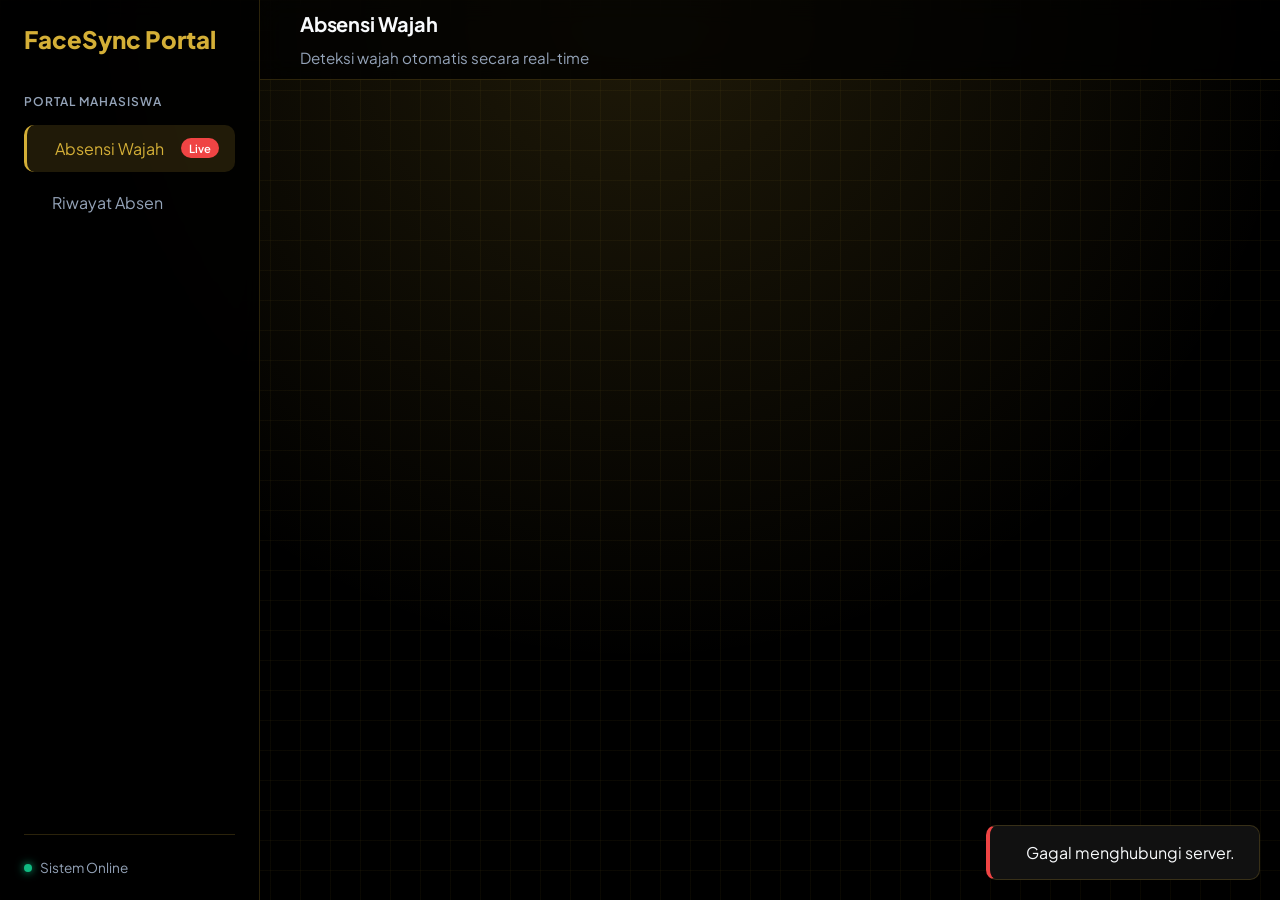
==== commit 7a62485a: "Update fitur riwayat pertemuan, jadwal otomatis, dan perbaikan UI" ====
--- a/index.html
+++ b/index.html
@@ -4,16 +4,15 @@
     <meta charset="UTF-8">
     <meta name="viewport" content="width=device-width, initial-scale=1.0">
     <title>FaceSync - Portal Mahasiswa</title>
-    <link href="https://fonts.googleapis.com/css2?family=Outfit:wght@300;400;500;600;700&display=swap" rel="stylesheet">
+    <link href="https://fonts.googleapis.com/css2?family=Plus+Jakarta+Sans:wght@300;400;500;600;700&display=swap" rel="stylesheet">
     <link href="https://cdn.jsdelivr.net/npm/remixicon@3.5.0/fonts/remixicon.css" rel="stylesheet">
-    <link rel="stylesheet" href="css/styles.css?v=3">
+    <link rel="stylesheet" href="css/styles.css?v=10">
 </head>
 <body>
     <div class="app-container">
         <!-- Sidebar Navigation -->
         <aside class="sidebar">
             <div class="logo">
-                <div class="logo-icon"><i class="ri-focus-3-line"></i></div>
                 <span>FaceSync Portal</span>
             </div>
             
@@ -43,18 +42,43 @@
             <header class="topbar">
                 <div class="page-title">
                     <h1 id="current-page-title">Absensi Wajah</h1>
-                    <p class="subtitle" id="current-page-subtitle">Sesi pengenalan wajah otomatis</p>
+                    <p class="subtitle" id="current-page-subtitle">Deteksi wajah otomatis secara real-time</p>
                 </div>
             </header>
 
             <div class="views-container">
                 <!-- Live Attendance View -->
                 <div id="live-attendance" class="view active">
-                    <div class="live-attendance-container">
+                    <!-- Class Info Banner -->
+                    <div class="class-info-banner glass-card" id="class-info-banner" style="display:none;">
+                        <div class="class-info-icon">
+                            <i class="ri-book-open-line"></i>
+                        </div>
+                        <div class="class-info-details">
+                            <h3 id="current-matkul">Mata Kuliah</h3>
+                            <div class="class-meta">
+                                <span><i class="ri-user-star-line"></i> <span id="current-dosen">-</span></span>
+                                <span><i class="ri-map-pin-line"></i> <span id="current-ruangan">-</span></span>
+                                <span><i class="ri-time-line"></i> <span id="current-waktu">-</span></span>
+                            </div>
+                        </div>
+                        <div class="class-info-count">
+                            <span class="badge badge-success" id="live-hadir-count">0 Hadir</span>
+                        </div>
+                    </div>
+
+                    <!-- No Class State -->
+                    <div class="no-class-state glass-card" id="no-class-state" style="display:none;">
+                        <i class="ri-calendar-close-line"></i>
+                        <h2>Tidak Ada Kelas Saat Ini</h2>
+                        <p id="next-class-info">Jadwal berikutnya akan dimulai sesuai waktu yang ditentukan.</p>
+                    </div>
+
+                    <div class="live-attendance-container" id="attendance-container" style="display:none;">
                         <div class="camera-section glass-card">
                             <div class="camera-header">
-                                <h2 id="session-title-header">Memeriksa Sesi Aktif...</h2>
-                                <div class="camera-status live"><span class="dot"></span> Deteksi Langsung</div>
+                                <h2 id="session-title-header">Mendeteksi Wajah...</h2>
+                                <div class="camera-status live"><span class="dot"></span> Scanning</div>
                             </div>
                             
                             <div class="camera-viewfinder" id="camera-viewfinder">
@@ -66,19 +90,6 @@
                                         <span class="bl"></span><span class="br"></span>
                                     </div>
                                 </div>
-                                <div class="camera-placeholder" id="camera-placeholder">
-                                    <i class="ri-camera-off-line"></i>
-                                    <p>Kamera sedang mati</p>
-                                    <button class="btn btn-primary mt-3" id="btn-start-camera">
-                                        <i class="ri-play-line"></i> Mulai Absen
-                                    </button>
-                                </div>
-                            </div>
-                            
-                            <div class="camera-controls">
-                                <button class="btn btn-danger btn-block" id="btn-stop-session">
-                                    <i class="ri-stop-circle-line"></i> Hentikan Kamera
-                                </button>
                             </div>
                         </div>
                         
@@ -134,7 +145,7 @@
                         <div class="table-container">
                             <table class="data-table">
                                 <thead>
-                                    <tr><th>Tanggal</th><th>Sesi</th><th>Waktu Tercatat</th><th>Status</th></tr>
+                                    <tr><th>Tanggal</th><th>Mata Kuliah</th><th>Waktu Tercatat</th><th>Status</th></tr>
                                 </thead>
                                 <tbody></tbody>
                             </table>
@@ -145,6 +156,29 @@
         </main>
     </div>
 
+    <!-- Success Overlay (Full Screen) -->
+    <div class="success-overlay" id="success-overlay" style="display:none;">
+        <div class="success-overlay-content">
+            <div class="success-check-icon">
+                <i class="ri-checkbox-circle-fill"></i>
+            </div>
+            <h1>Absensi Berhasil!</h1>
+            <p class="success-student-name" id="success-student-name"></p>
+            <p class="success-matkul" id="success-matkul-name"></p>
+        </div>
+    </div>
+
+    <!-- Already Recorded Overlay -->
+    <div class="already-overlay" id="already-overlay" style="display:none;">
+        <div class="success-overlay-content">
+            <div class="success-check-icon already">
+                <i class="ri-information-line"></i>
+            </div>
+            <h1>Sudah Tercatat Hadir</h1>
+            <p class="success-student-name" id="already-student-name"></p>
+        </div>
+    </div>
+
     <!-- Notification Toast -->
     <div class="toast-container" id="toast-container"></div>
     <script src="js/user_v2.js"></script>
--- a/css/styles.css
+++ b/css/styles.css
@@ -1,22 +1,22 @@
 :root {
     /* Color Palette */
-    --bg-dark: #0f172a;
-    --bg-darker: #020617;
-    --bg-card: rgba(30, 41, 59, 0.7);
-    --primary: #6366f1;
-    --primary-hover: #4f46e5;
-    --secondary: #8b5cf6;
+    --bg-dark: #0a0a0a;
+    --bg-darker: #000000;
+    --bg-card: rgba(25, 25, 25, 0.7);
+    --primary: #D4AF37;
+    --primary-hover: #C5A028;
+    --secondary: #1A1A1A;
     --success: #10b981;
     --danger: #ef4444;
     --warning: #f59e0b;
     --text-main: #f8fafc;
     --text-muted: #94a3b8;
-    --border: rgba(255, 255, 255, 0.1);
+    --border: rgba(212, 175, 55, 0.2);
     
     /* Effects */
     --glass-blur: blur(12px);
-    --shadow-soft: 0 4px 6px -1px rgba(0, 0, 0, 0.1), 0 2px 4px -1px rgba(0, 0, 0, 0.06);
-    --shadow-glow: 0 0 20px rgba(99, 102, 241, 0.3);
+    --shadow-soft: 0 4px 6px -1px rgba(0, 0, 0, 0.3), 0 2px 4px -1px rgba(0, 0, 0, 0.2);
+    --shadow-glow: 0 0 20px rgba(212, 175, 55, 0.15);
     
     /* Layout */
     --sidebar-width: 260px;
@@ -30,11 +30,15 @@
 }
 
 body {
-    font-family: 'Outfit', sans-serif;
-    background-color: var(--bg-darker);
+    font-family: 'Plus Jakarta Sans', sans-serif;
+    background-color: #000000;
+    /* Dotted grid + Spotlight glow */
     background-image: 
-        radial-gradient(at 0% 0%, rgba(99, 102, 241, 0.15) 0px, transparent 50%),
-        radial-gradient(at 100% 100%, rgba(139, 92, 246, 0.15) 0px, transparent 50%);
+        radial-gradient(circle at 50% 0%, rgba(212, 175, 55, 0.15) 0%, transparent 60%),
+        linear-gradient(rgba(212, 175, 55, 0.05) 1px, transparent 1px),
+        linear-gradient(90deg, rgba(212, 175, 55, 0.05) 1px, transparent 1px);
+    background-size: 100% 100%, 30px 30px, 30px 30px;
+    background-position: top center, 0 0, 0 0;
     background-attachment: fixed;
     color: var(--text-main);
     min-height: 100vh;
@@ -43,7 +47,8 @@
 
 /* Typography */
 h1, h2, h3, h4 {
-    font-weight: 600;
+    font-family: 'Plus Jakarta Sans', sans-serif;
+    font-weight: 700;
     line-height: 1.2;
 }
 
@@ -59,7 +64,7 @@
 /* Sidebar */
 .sidebar {
     width: var(--sidebar-width);
-    background: rgba(15, 23, 42, 0.8);
+    background: rgba(0, 0, 0, 0.85);
     backdrop-filter: var(--glass-blur);
     border-right: 1px solid var(--border);
     display: flex;
@@ -73,15 +78,14 @@
     align-items: center;
     gap: 12px;
     font-size: 1.5rem;
-    font-weight: 700;
+    font-weight: 800;
+    font-family: 'Plus Jakarta Sans', sans-serif;
     margin-bottom: 2.5rem;
-    background: linear-gradient(to right, var(--primary), var(--secondary));
-    -webkit-background-clip: text;
-    -webkit-text-fill-color: transparent;
+    color: var(--primary);
 }
 
 .logo-icon {
-    background: linear-gradient(135deg, var(--primary), var(--secondary));
+    background: var(--primary);
     width: 40px;
     height: 40px;
     border-radius: 12px;
@@ -136,12 +140,12 @@
 }
 
 .nav-item:hover {
-    background: rgba(255, 255, 255, 0.05);
+    background: rgba(212, 175, 55, 0.1);
     color: var(--text-main);
 }
 
 .nav-item.active {
-    background: linear-gradient(to right, rgba(99, 102, 241, 0.2), transparent);
+    background: rgba(212, 175, 55, 0.15);
     color: var(--primary);
     border-left: 3px solid var(--primary);
 }
@@ -212,7 +216,7 @@
     justify-content: space-between;
     align-items: center;
     padding: 0 2.5rem;
-    background: rgba(15, 23, 42, 0.5);
+    background: rgba(0, 0, 0, 0.75);
     backdrop-filter: var(--glass-blur);
     border-bottom: 1px solid var(--border);
     position: sticky;
@@ -220,14 +224,25 @@
     z-index: 5;
 }
 
+.page-title {
+    display: flex;
+    flex-direction: column;
+    justify-content: center;
+    gap: 12px;
+}
+
 .page-title h1 {
-    font-size: 1.5rem;
-    font-weight: 600;
+    font-size: 1.25rem;
+    font-weight: 700;
+    margin: 0;
+    line-height: 1.2;
+    letter-spacing: -0.2px;
 }
 
 .page-title p {
-    font-size: 0.85rem;
-    color: var(--text-muted);
+    font-size: 0.95rem;
+    color: var(--text-muted);
+    margin: 0;
 }
 
 .header-actions {
@@ -334,12 +349,20 @@
 
 /* Shared Components */
 .glass-card {
-    background: var(--bg-card);
-    backdrop-filter: var(--glass-blur);
-    border: 1px solid var(--border);
+    background: rgba(15, 15, 15, 0.6);
+    backdrop-filter: blur(16px);
+    -webkit-backdrop-filter: blur(16px);
+    border: 1px solid rgba(212, 175, 55, 0.15);
     border-radius: 16px;
     padding: 1.5rem;
-    box-shadow: var(--shadow-soft);
+    box-shadow: 0 4px 30px rgba(0, 0, 0, 0.5);
+    transition: transform 0.3s cubic-bezier(0.4, 0, 0.2, 1), box-shadow 0.3s cubic-bezier(0.4, 0, 0.2, 1), border-color 0.3s ease;
+}
+
+.glass-card:hover {
+    transform: translateY(-4px);
+    border-color: rgba(212, 175, 55, 0.4);
+    box-shadow: 0 10px 40px rgba(212, 175, 55, 0.15);
 }
 
 .btn {
@@ -358,13 +381,14 @@
 }
 
 .btn-primary {
-    background: linear-gradient(135deg, var(--primary), var(--secondary));
-    color: white;
-    box-shadow: 0 4px 15px rgba(99, 102, 241, 0.3);
+    background: var(--primary);
+    color: #000;
+    box-shadow: 0 4px 15px rgba(212, 175, 55, 0.3);
 }
 
 .btn-primary:hover {
-    box-shadow: 0 6px 20px rgba(99, 102, 241, 0.5);
+    box-shadow: 0 6px 20px rgba(212, 175, 55, 0.5);
+    background: var(--primary-hover);
     transform: translateY(-2px);
 }
 
@@ -549,7 +573,7 @@
 
 .dashboard-content-grid {
     display: grid;
-    grid-template-columns: 2fr 1fr;
+    grid-template-columns: 1fr;
     gap: 1.5rem;
 }
 
@@ -1011,3 +1035,949 @@
     from { opacity: 0; transform: translateY(20px); }
     to { opacity: 1; transform: translateY(0); }
 }
+
+/* ============================================================
+   RESPONSIVE MOBILE STYLES
+   ============================================================ */
+@media (max-width: 768px) {
+    .app-container {
+        flex-direction: column;
+    }
+    
+    .sidebar {
+        width: 100%;
+        height: auto;
+        position: fixed;
+        bottom: 0;
+        left: 0;
+        z-index: 1000;
+        padding: 8px 5px;
+        padding-bottom: calc(8px + env(safe-area-inset-bottom, 15px));
+        border-right: none;
+        border-top: 1px solid var(--border);
+        flex-direction: row;
+        justify-content: space-around;
+        background: rgba(15, 23, 42, 0.97);
+        backdrop-filter: blur(15px);
+    }
+
+    .logo, .sidebar-footer, .nav-label {
+        display: none !important;
+    }
+
+    .nav-menu {
+        flex-direction: row;
+        width: 100%;
+        justify-content: space-around;
+        gap: 0;
+    }
+
+    .nav-item {
+        flex-direction: column;
+        padding: 8px 4px;
+        font-size: 0.65rem;
+        gap: 4px;
+        justify-content: center;
+        align-items: center;
+        position: relative;
+        cursor: pointer;
+        touch-action: manipulation;
+        z-index: 1001;
+        border-left: none !important;
+        border-radius: 8px;
+        flex: 1;
+        text-align: center;
+    }
+
+    .nav-item.active {
+        background: rgba(212, 175, 55, 0.15); /* Adjusted to theme primary color */
+        border-left: none !important;
+    }
+
+    .nav-item i {
+        font-size: 1.4rem;
+        margin-right: 0;
+    }
+    
+    .nav-item span {
+        font-size: 0.55rem;
+        line-height: 1.2;
+        display: -webkit-box;
+        -webkit-line-clamp: 2;
+        -webkit-box-orient: vertical;
+        overflow: hidden;
+    }
+    
+    .nav-item .badge {
+        position: absolute;
+        top: 0;
+        right: 10px;
+        font-size: 0.55rem;
+        padding: 1px 4px;
+    }
+
+    .main-content {
+        padding: 12px;
+        padding-bottom: 85px;
+    }
+
+    /* === TOPBAR === */
+    .topbar {
+        flex-direction: column;
+        align-items: flex-start;
+        gap: 5px;
+        margin-bottom: 15px;
+    }
+
+    .topbar h1 {
+        font-size: 1.3rem;
+    }
+
+    .topbar .subtitle {
+        font-size: 0.8rem;
+    }
+
+    /* === STATS GRID === */
+    .stats-grid {
+        grid-template-columns: 1fr;
+        gap: 10px;
+    }
+
+    .stat-card {
+        padding: 12px 15px;
+    }
+
+    .stat-icon {
+        width: 40px;
+        height: 40px;
+        font-size: 1.4rem;
+    }
+
+    .stat-number {
+        font-size: 1.4rem;
+    }
+
+    .stat-details h3 {
+        font-size: 0.8rem;
+    }
+
+    /* === DASHBOARD CONTENT === */
+    .dashboard-content-grid {
+        grid-template-columns: 1fr;
+        gap: 12px;
+    }
+
+    .card-header {
+        margin-bottom: 1rem;
+    }
+
+    .card-header h2 {
+        font-size: 1rem;
+    }
+
+    /* === SESSION ITEMS (Dashboard recent) === */
+    .session-item {
+        flex-wrap: wrap;
+        gap: 8px;
+        padding: 12px;
+    }
+
+    .session-date {
+        width: 42px;
+        height: 42px;
+        margin-right: 10px;
+        flex-shrink: 0;
+    }
+
+    .session-date .day {
+        font-size: 1rem;
+    }
+
+    .session-date .month {
+        font-size: 0.6rem;
+    }
+
+    .session-info {
+        flex: 1;
+        min-width: 0;
+    }
+
+    .session-info h4 {
+        font-size: 0.9rem;
+        white-space: nowrap;
+        overflow: hidden;
+        text-overflow: ellipsis;
+    }
+
+    .session-info p {
+        font-size: 0.75rem;
+    }
+
+    .session-status {
+        font-size: 0.7rem;
+        padding: 2px 6px;
+        margin-right: 5px;
+    }
+
+    .session-attendance {
+        font-size: 0.95rem;
+    }
+
+    /* === VIEW HEADER ACTIONS (search + button) === */
+    .view-header-actions {
+        flex-direction: column;
+        gap: 10px;
+        align-items: stretch;
+    }
+    
+    .view-header-actions .search-bar {
+        width: 100%;
+    }
+    
+    .view-header-actions .btn {
+        width: 100%;
+        justify-content: center;
+    }
+
+    /* === TABLES → CARD LAYOUT === */
+    .table-container {
+        overflow-x: visible;
+        white-space: normal;
+    }
+
+    .data-table thead {
+        display: none;
+    }
+
+    .data-table,
+    .data-table tbody,
+    .data-table tr,
+    .data-table td {
+        display: block;
+        width: 100%;
+    }
+
+    .data-table tr {
+        background: rgba(255, 255, 255, 0.02);
+        border: 1px solid var(--border);
+        border-radius: 12px;
+        padding: 12px 15px;
+        margin-bottom: 10px;
+    }
+
+    .data-table td {
+        display: flex;
+        justify-content: space-between;
+        align-items: center;
+        padding: 6px 0;
+        border-bottom: 1px solid rgba(255,255,255,0.04);
+        font-size: 0.85rem;
+    }
+
+    .data-table td:last-child {
+        border-bottom: none;
+        justify-content: flex-end;
+        padding-top: 10px;
+    }
+
+    .data-table td::before {
+        content: attr(data-label);
+        font-weight: 600;
+        font-size: 0.8rem;
+        color: var(--text-muted);
+        margin-right: 10px;
+        flex-shrink: 0;
+    }
+
+    .student-name-cell {
+        justify-content: flex-end;
+    }
+
+    /* === CAMERA === */
+    .camera-viewfinder video {
+        width: 100%;
+        height: auto;
+        border-radius: 10px;
+    }
+    
+    /* === REGISTRATION === */
+    .registration-layout {
+        grid-template-columns: 1fr;
+    }
+    
+    .live-attendance-container {
+        grid-template-columns: 1fr;
+        height: auto;
+    }
+    
+    /* === HISTORY === */
+    .history-search {
+        flex-direction: column;
+        text-align: center;
+    }
+    
+    .history-search-container .search-icon-large {
+        margin-bottom: 15px;
+    }
+    
+    .student-profile-header {
+        flex-direction: column;
+        text-align: center;
+    }
+    
+    .attendance-summary {
+        margin-top: 15px;
+        width: 100%;
+        justify-content: space-between;
+    }
+
+    /* === GLASS CARD spacing === */
+    .glass-card {
+        padding: 15px;
+    }
+}
+
+/* =========================================
+   UI Overlay & Banner Styles (v2)
+   ========================================= */
+
+/* No Class State Banner */
+.no-class-state {
+    display: flex;
+    flex-direction: column;
+    align-items: center;
+    justify-content: center;
+    text-align: center;
+    padding: 4rem 2rem;
+    margin-bottom: 2rem;
+    background: rgba(15, 15, 15, 0.5);
+    border: 1px dashed var(--border);
+    border-radius: 16px;
+}
+
+.no-class-state i {
+    font-size: 4rem;
+    color: var(--text-muted);
+    margin-bottom: 1.5rem;
+    opacity: 0.5;
+}
+
+.no-class-state h2 {
+    font-size: 1.8rem;
+    margin-bottom: 0.5rem;
+    color: var(--text-main);
+}
+
+.no-class-state p {
+    font-size: 1rem;
+    color: var(--text-muted);
+}
+
+/* Class Info Banner */
+.class-info-banner {
+    display: flex;
+    align-items: center;
+    justify-content: space-between;
+    padding: 1.5rem 2rem;
+    margin-bottom: 1.5rem;
+    background: linear-gradient(135deg, rgba(212, 175, 55, 0.1) 0%, rgba(15, 15, 15, 0.8) 100%);
+    border-left: 4px solid var(--primary);
+}
+
+.class-info-icon {
+    width: 60px;
+    height: 60px;
+    border-radius: 50%;
+    background: rgba(212, 175, 55, 0.15);
+    display: flex;
+    align-items: center;
+    justify-content: center;
+    margin-right: 1.5rem;
+}
+
+.class-info-icon i {
+    font-size: 2rem;
+    color: var(--primary);
+}
+
+.class-info-details {
+    flex: 1;
+}
+
+.class-info-details h3 {
+    font-size: 1.5rem;
+    margin-bottom: 0.5rem;
+    color: var(--text-main);
+}
+
+.class-meta {
+    display: flex;
+    gap: 1.5rem;
+    color: var(--text-muted);
+    font-size: 0.95rem;
+}
+
+.class-meta span {
+    display: flex;
+    align-items: center;
+    gap: 0.4rem;
+}
+
+.class-meta i {
+    color: var(--primary);
+}
+
+.class-info-count .badge {
+    font-size: 1.2rem;
+    padding: 0.5rem 1rem;
+    background: rgba(16, 185, 129, 0.15);
+}
+
+/* Success / Already Overlays */
+.success-overlay, .already-overlay {
+    position: fixed;
+    top: 0;
+    left: 0;
+    right: 0;
+    bottom: 0;
+    background: rgba(0, 0, 0, 0.85);
+    backdrop-filter: blur(10px);
+    z-index: 9999;
+    display: flex;
+    align-items: center;
+    justify-content: center;
+    animation: fadeIn 0.3s ease forwards;
+}
+
+.success-overlay-content {
+    background: rgba(15, 15, 15, 0.9);
+    border: 1px solid var(--success);
+    border-radius: 24px;
+    padding: 3rem 4rem;
+    text-align: center;
+    box-shadow: 0 10px 40px rgba(16, 185, 129, 0.2);
+    transform: scale(0.9);
+    animation: popIn 0.4s cubic-bezier(0.175, 0.885, 0.32, 1.275) forwards;
+}
+
+.success-check-icon {
+    font-size: 5rem;
+    color: var(--success);
+    margin-bottom: 1rem;
+}
+
+.success-check-icon.already {
+    color: var(--warning);
+}
+
+.already-overlay .success-overlay-content {
+    border-color: var(--warning);
+    box-shadow: 0 10px 40px rgba(245, 158, 11, 0.2);
+}
+
+.success-overlay-content h1 {
+    font-size: 2.2rem;
+    margin-bottom: 1rem;
+}
+
+.success-student-name {
+    font-size: 1.5rem;
+    color: var(--primary);
+    font-weight: 600;
+    margin-bottom: 0.5rem;
+}
+
+.success-matkul {
+    font-size: 1.1rem;
+    color: var(--text-muted);
+}
+
+@keyframes popIn {
+    to { transform: scale(1); }
+}
+
+/* =========================================
+   History Search Component
+   ========================================= */
+
+.history-search {
+    display: flex;
+    align-items: center;
+    gap: 2rem;
+    padding: 1rem;
+}
+
+.search-icon-large {
+    width: 80px;
+    height: 80px;
+    background: rgba(212, 175, 55, 0.1);
+    border-radius: 20px;
+    display: flex;
+    align-items: center;
+    justify-content: center;
+    flex-shrink: 0;
+}
+
+.search-icon-large i {
+    font-size: 3rem;
+    color: var(--primary);
+}
+
+.search-content {
+    flex: 1;
+}
+
+.search-content h2 {
+    font-size: 1.5rem;
+    margin-bottom: 0.5rem;
+    color: var(--text-main);
+}
+
+.search-content p {
+    color: var(--text-muted);
+}
+
+.search-input-group {
+    display: flex;
+    gap: 1rem;
+    max-width: 500px;
+}
+
+.search-input-group .glass-input-field {
+    flex: 1;
+}
+
+.search-input-group .btn {
+    white-space: nowrap;
+    padding: 0.8rem 1.5rem;
+}
+
+/* =========================================
+   Jadwal Kuliah Cards
+   ========================================= */
+
+#jadwal-container {
+    display: grid;
+    grid-template-columns: repeat(auto-fill, minmax(420px, 1fr));
+    gap: 1.5rem;
+    margin-top: 1.5rem;
+}
+
+.jadwal-day-group {
+    padding: 1.8rem;
+}
+
+.jadwal-day-group:hover {
+    transform: none;
+}
+
+.jadwal-day-header {
+    display: flex;
+    align-items: center;
+    gap: 10px;
+    margin-bottom: 1.5rem;
+    padding-bottom: 1rem;
+    border-bottom: 1px solid var(--border);
+}
+
+.jadwal-day-header i {
+    font-size: 1.4rem;
+    color: var(--primary);
+}
+
+.jadwal-day-header h3 {
+    font-size: 1.2rem;
+    font-weight: 700;
+    color: var(--primary);
+    margin: 0;
+}
+
+.jadwal-items {
+    display: flex;
+    flex-direction: column;
+    gap: 1.2rem;
+}
+
+.jadwal-item {
+    display: flex;
+    align-items: flex-start;
+    gap: 1.2rem;
+    padding: 1rem 1.2rem;
+    background: rgba(255, 255, 255, 0.02);
+    border: 1px solid rgba(255, 255, 255, 0.05);
+    border-radius: 12px;
+    transition: all 0.2s ease;
+}
+
+.jadwal-item:hover {
+    background: rgba(212, 175, 55, 0.05);
+    border-color: rgba(212, 175, 55, 0.15);
+}
+
+.jadwal-time {
+    display: flex;
+    flex-direction: column;
+    align-items: center;
+    min-width: 90px;
+    padding: 0.5rem 0.8rem;
+    background: rgba(212, 175, 55, 0.08);
+    border-radius: 10px;
+    flex-shrink: 0;
+}
+
+.jadwal-time .time-start,
+.jadwal-time .time-end {
+    font-size: 0.9rem;
+    font-weight: 600;
+    color: var(--text-main);
+    line-height: 1.4;
+}
+
+.jadwal-time .time-divider {
+    font-size: 0.7rem;
+    color: var(--text-muted);
+    line-height: 1.2;
+}
+
+.jadwal-details {
+    flex: 1;
+    min-width: 0;
+}
+
+.jadwal-details h4 {
+    font-size: 1rem;
+    font-weight: 600;
+    color: var(--text-main);
+    margin: 0 0 0.5rem 0;
+    line-height: 1.3;
+}
+
+.jadwal-meta {
+    display: flex;
+    flex-direction: column;
+    gap: 0.3rem;
+}
+
+.jadwal-meta span {
+    display: flex;
+    align-items: center;
+    gap: 0.4rem;
+    font-size: 0.85rem;
+    color: var(--text-muted);
+    line-height: 1.4;
+}
+
+.jadwal-meta i {
+    font-size: 0.9rem;
+    color: var(--primary);
+    flex-shrink: 0;
+}
+
+.jadwal-actions {
+    display: flex;
+    align-items: center;
+    flex-shrink: 0;
+    padding-top: 0.3rem;
+}
+
+/* Modal Styles */
+.modal-overlay {
+    position: fixed;
+    top: 0;
+    left: 0;
+    right: 0;
+    bottom: 0;
+    background: rgba(0, 0, 0, 0.7);
+    backdrop-filter: blur(8px);
+    z-index: 1000;
+    display: flex;
+    align-items: center;
+    justify-content: center;
+    animation: fadeIn 0.3s ease;
+}
+
+.modal-content {
+    width: 100%;
+    max-width: 500px;
+    max-height: 90vh;
+    overflow-y: auto;
+}
+
+.modal-header {
+    display: flex;
+    justify-content: space-between;
+    align-items: center;
+    margin-bottom: 1.5rem;
+}
+
+.modal-header h2 {
+    display: flex;
+    align-items: center;
+    gap: 0.5rem;
+    font-size: 1.3rem;
+}
+
+.modal-header h2 i {
+    color: var(--primary);
+}
+
+.modal-body {
+    margin-bottom: 1.5rem;
+}
+
+.modal-footer {
+    display: flex;
+    justify-content: flex-end;
+    gap: 1rem;
+    padding-top: 1rem;
+    border-top: 1px solid var(--border);
+}
+
+.form-row {
+    display: grid;
+    grid-template-columns: 1fr 1fr;
+    gap: 1rem;
+}
+
+/* Responsive jadwal */
+@media (max-width: 768px) {
+    #jadwal-container {
+        grid-template-columns: 1fr;
+    }
+
+    .jadwal-item {
+        flex-direction: column;
+        gap: 0.8rem;
+    }
+
+    .jadwal-time {
+        flex-direction: row;
+        gap: 0.5rem;
+        width: fit-content;
+    }
+}
+
+/* =========================================
+   Session Detail Modal
+   ========================================= */
+
+.session-detail-content {
+    max-width: 700px;
+    max-height: 85vh;
+    overflow-y: auto;
+    padding: 2rem;
+}
+
+.detail-info-grid {
+    display: grid;
+    grid-template-columns: 1fr 1fr;
+    gap: 1rem;
+    margin-bottom: 1.5rem;
+}
+
+.detail-info-card {
+    display: flex;
+    align-items: center;
+    gap: 12px;
+    padding: 1rem;
+    background: rgba(255, 255, 255, 0.03);
+    border: 1px solid rgba(255, 255, 255, 0.06);
+    border-radius: 12px;
+}
+
+.detail-info-icon {
+    width: 42px;
+    height: 42px;
+    display: flex;
+    align-items: center;
+    justify-content: center;
+    background: rgba(212, 175, 55, 0.1);
+    border-radius: 10px;
+    flex-shrink: 0;
+}
+
+.detail-info-icon i {
+    font-size: 1.2rem;
+    color: var(--primary);
+}
+
+.detail-info-text {
+    display: flex;
+    flex-direction: column;
+    gap: 2px;
+    min-width: 0;
+}
+
+.detail-info-label {
+    font-size: 0.75rem;
+    color: var(--text-muted);
+    text-transform: uppercase;
+    letter-spacing: 0.5px;
+    font-weight: 600;
+}
+
+.detail-info-value {
+    font-size: 0.9rem;
+    color: var(--text-main);
+    font-weight: 500;
+}
+
+.detail-section {
+    margin-top: 0.5rem;
+}
+
+.detail-section-header {
+    display: flex;
+    align-items: center;
+    justify-content: space-between;
+    margin-bottom: 1rem;
+    padding-bottom: 0.8rem;
+    border-bottom: 1px solid var(--border);
+}
+
+.detail-section-header h3 {
+    display: flex;
+    align-items: center;
+    gap: 8px;
+    font-size: 1rem;
+    font-weight: 600;
+    color: var(--text-main);
+    margin: 0;
+}
+
+.detail-section-header h3 i {
+    color: var(--primary);
+    font-size: 1.2rem;
+}
+
+.detail-attendance-list {
+    display: flex;
+    flex-direction: column;
+    gap: 0.6rem;
+    max-height: 400px;
+    overflow-y: auto;
+}
+
+.detail-attendance-item {
+    display: flex;
+    align-items: center;
+    gap: 12px;
+    padding: 0.8rem 1rem;
+    background: rgba(255, 255, 255, 0.02);
+    border: 1px solid rgba(255, 255, 255, 0.05);
+    border-radius: 10px;
+    transition: all 0.2s ease;
+}
+
+.detail-attendance-item:hover {
+    background: rgba(212, 175, 55, 0.04);
+    border-color: rgba(212, 175, 55, 0.12);
+}
+
+.detail-attendance-num {
+    width: 28px;
+    height: 28px;
+    display: flex;
+    align-items: center;
+    justify-content: center;
+    background: rgba(212, 175, 55, 0.1);
+    border-radius: 8px;
+    font-size: 0.8rem;
+    font-weight: 700;
+    color: var(--primary);
+    flex-shrink: 0;
+}
+
+.detail-attendance-avatar {
+    width: 36px;
+    height: 36px;
+    border-radius: 50%;
+    flex-shrink: 0;
+    border: 2px solid rgba(212, 175, 55, 0.2);
+}
+
+.detail-attendance-info {
+    display: flex;
+    flex-direction: column;
+    gap: 2px;
+    flex: 1;
+    min-width: 0;
+}
+
+.detail-attendance-name {
+    font-size: 0.9rem;
+    font-weight: 600;
+    color: var(--text-main);
+}
+
+.detail-attendance-nim {
+    font-size: 0.8rem;
+    color: var(--text-muted);
+}
+
+.detail-attendance-meta {
+    display: flex;
+    flex-direction: column;
+    align-items: flex-end;
+    gap: 2px;
+    flex-shrink: 0;
+}
+
+.detail-attendance-time,
+.detail-attendance-confidence {
+    display: flex;
+    align-items: center;
+    gap: 4px;
+    font-size: 0.75rem;
+    color: var(--text-muted);
+}
+
+.detail-attendance-time i,
+.detail-attendance-confidence i {
+    font-size: 0.85rem;
+    color: var(--primary);
+}
+
+.detail-empty-state {
+    text-align: center;
+    padding: 2.5rem 1rem;
+    color: var(--text-muted);
+}
+
+.detail-empty-state i {
+    font-size: 3rem;
+    margin-bottom: 1rem;
+    opacity: 0.5;
+}
+
+.detail-empty-state p {
+    font-size: 0.9rem;
+}
+
+/* Clickable table rows */
+.data-table tbody tr[style*="cursor:pointer"]:hover {
+    background: rgba(212, 175, 55, 0.06);
+}
+
+@media (max-width: 768px) {
+    .detail-info-grid {
+        grid-template-columns: 1fr;
+    }
+
+    .session-detail-content {
+        max-width: 95%;
+        padding: 1.2rem;
+    }
+
+    .detail-attendance-item {
+        flex-wrap: wrap;
+    }
+
+    .detail-attendance-meta {
+        flex-direction: row;
+        gap: 10px;
+        width: 100%;
+        padding-left: 76px;
+    }
+}
+
